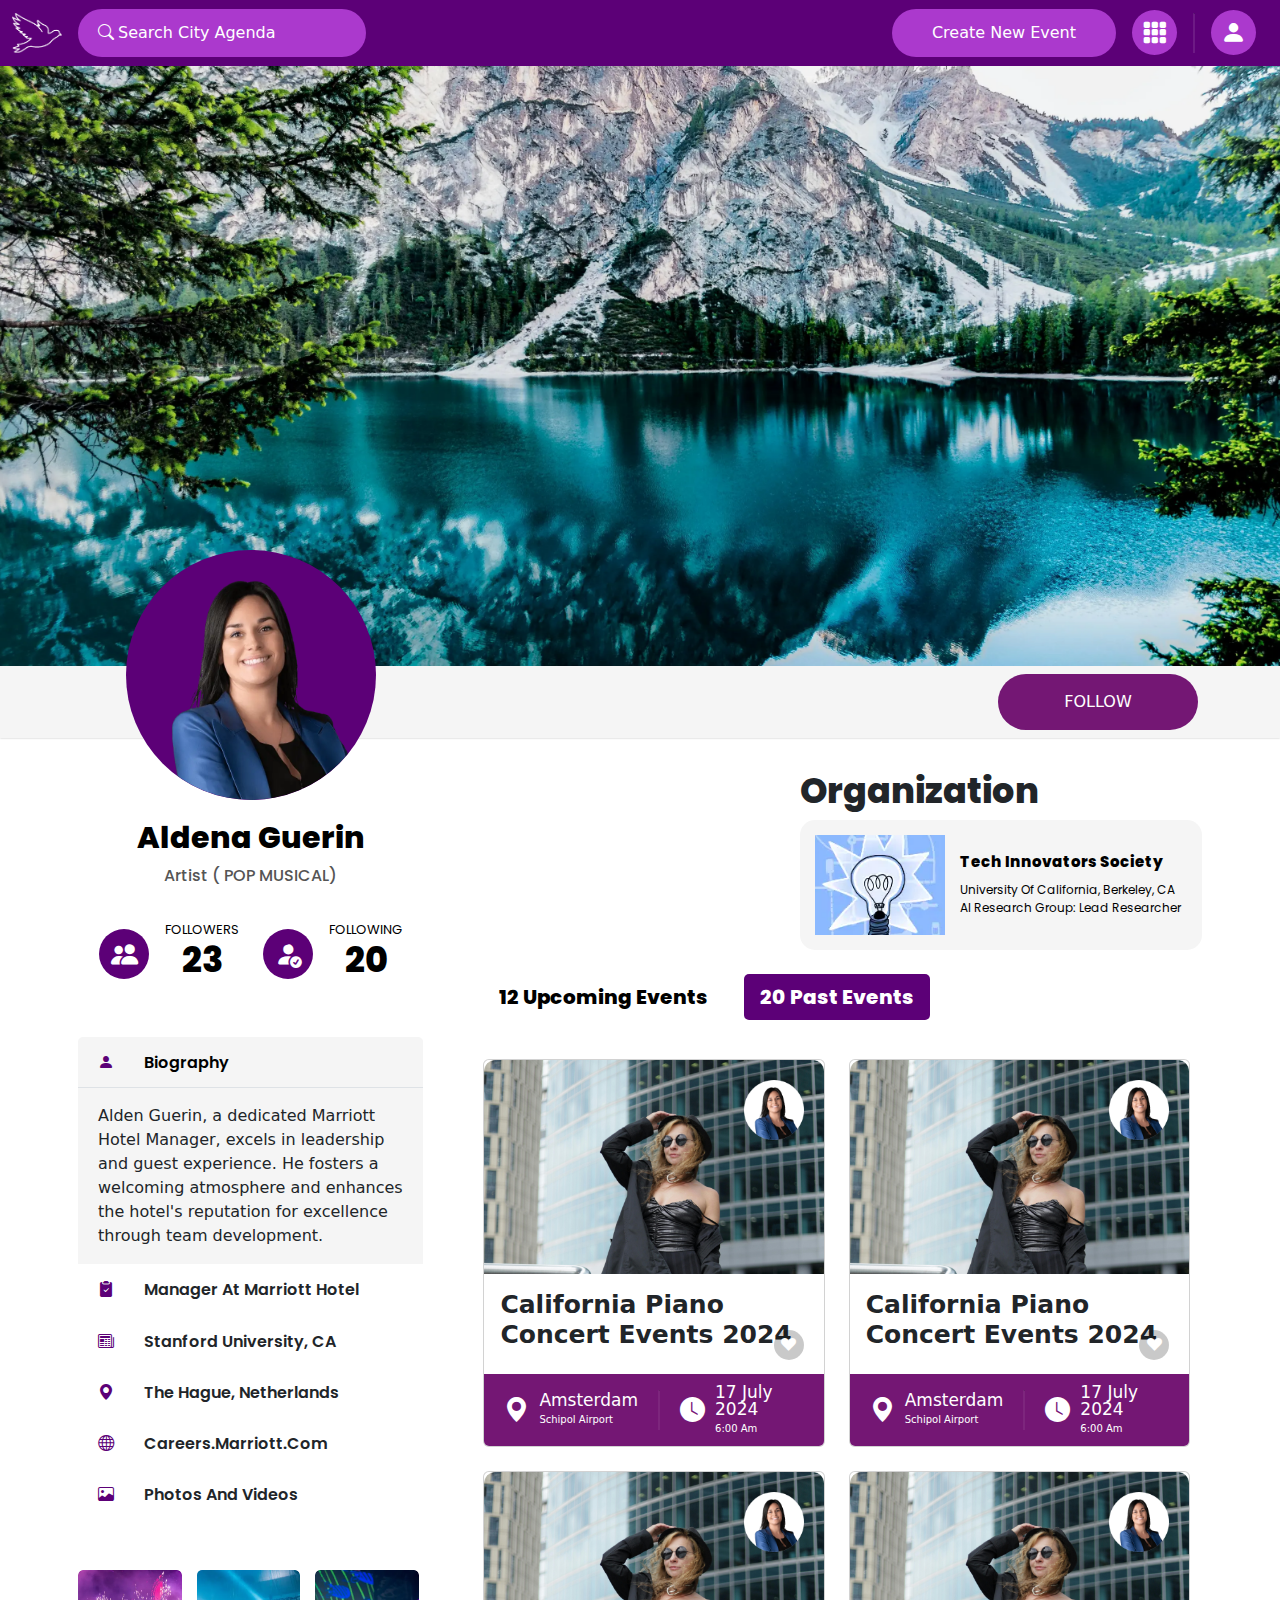
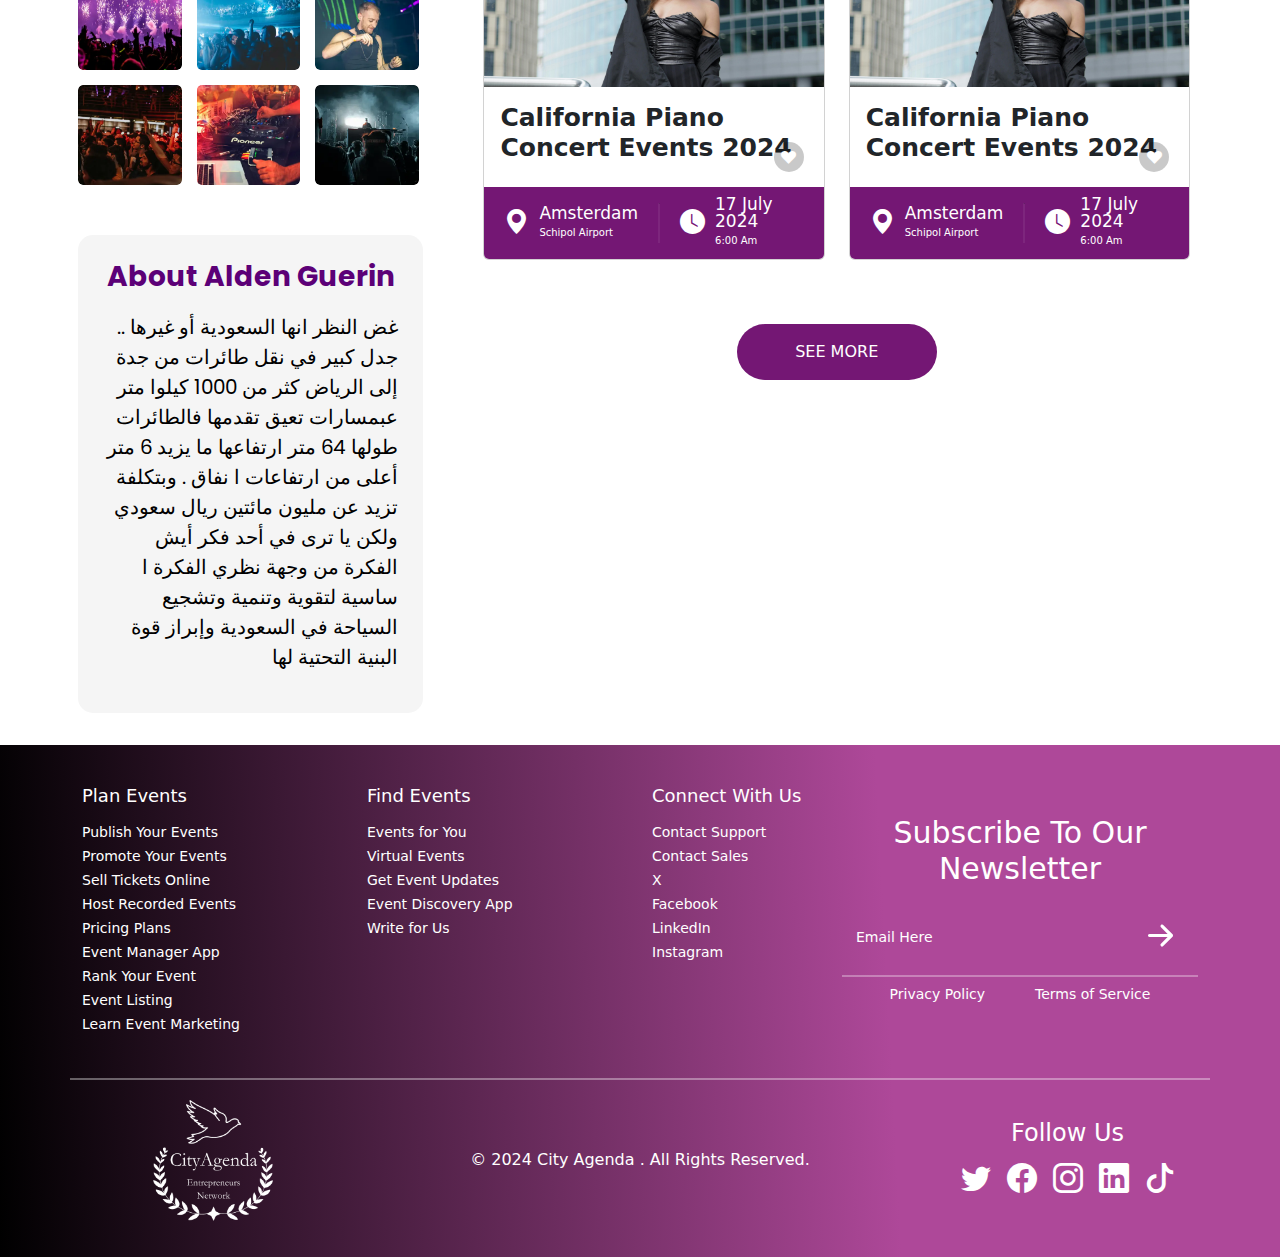
==== index.html @ 695a5d4a "done with new pages and mobile responsive." ====
<!DOCTYPE html>
<html lang="en">
<head>
    <meta charset="UTF-8">
    <meta name="viewport" content="width=device-width, initial-scale=1.0">
    <link rel="preconnect" href="https://fonts.googleapis.com">
    <link rel="preconnect" href="https://fonts.gstatic.com" crossorigin>
    <link href="https://fonts.googleapis.com/css2?family=Poppins:wght@400;500;600;700;800;900&display=swap" rel="stylesheet">

    <link rel="stylesheet" href="css/styles.css">
    <link rel="stylesheet" href="css/responsive.css">
    <link href="https://cdn.jsdelivr.net/npm/bootstrap@5.3.3/dist/css/bootstrap.min.css" rel="stylesheet" integrity="sha384-QWTKZyjpPEjISv5WaRU9OFeRpok6YctnYmDr5pNlyT2bRjXh0JMhjY6hW+ALEwIH" crossorigin="anonymous">
    <link href="https://cdn.jsdelivr.net/npm/bootstrap-icons@1.10.0/font/bootstrap-icons.css" rel="stylesheet">

    <title>User Profile</title>

</head>
<body>
    <nav class="navbar navbar-expand-lg main-nav container-fluid">
        <div class="w-100 justify-content-center">
            <div class="row w-100 align-items-center justify-content-end justify-content-sm-between">
                <div class="col-md-7 ps-4 col-sm-10 d-flex align-items-center justify-content-between justify-content-sm-start">
                    <!-- Logo -->
                    <a class="navbar-brand" href="#">
                        <img src="img/Logo.png" alt="Logo">
                    </a>
                    <!-- Search Form -->
                    <form class="d-flex align-items-center gap-1 nav-form-search" role="search">
                        <i class="bi bi-search"></i>
                        <input class="form-control me-2" type="search" placeholder="Search City Agenda" aria-label="Search City Agenda">
                    </form>
                </div>
                <!-- Toggler Button for Mobile -->
                <div class="col-2 d-lg-none d-flex justify-content-end mt-0 mt-lg-0">
                    <button class="navbar-toggler p-2" type="button" data-bs-toggle="collapse" data-bs-target="#navbarNavAltMarkup" aria-controls="navbarNavAltMarkup" aria-expanded="false" aria-label="Toggle navigation">
                        <span class="navbar-toggler-icon"></span>
                    </button>
                </div>
                <!-- Navbar Links -->
                <div class="col-md-5 col-sm-12 collapse navbar-collapse justify-content-end" id="navbarNavAltMarkup">
                    <div class="d-flex gap-3 align-items-center nav-control justify-content-lg-end justify-content-between pt-lg-0 pb-lg-0 pt-sm-3 pb-sm-3 p-0">
                        <a href="#"><button class="new-event" >Create New Event</button></a>
                        <div class="nav-action d-flex gap-3 align-items-center">
                            <!-- <i class="bi bi-people-fill"></i> -->
                            <i class="bi bi-grid-3x3-gap-fill"></i>
                            <hr class="d-none d-sm-block">
                            <i class="bi bi-person-fill"></i>
                        </div>
                    </div>
                </div>
            </div>
        </div>
    </nav>


    <section class="container-fluid p-0 userBanner">
        <img src="img/newImg.webp">
    </section>

    <section class="container-fluid p-2 bannerLine">
        <div class="container d-flex justify-content-end">
            <a class="linkBtn desktop" href="#"><button>Follow</button></a>
        </div>
    </section>



    <section class="container-fluid p-2">
        <div class="container d-flex gap-5 pt-4 pb-4 pe-2 ps-2 flex-lg-row flex-column">
            <div class="profileSection">
                <div class="profileHead mb-5">
                    <img src="img/newImg1.webp">
                    <h2>Aldena Guerin</h2>
                    <p>Artist ( POP MUSICAL)</p>
                    <a class="linkBtn mobile" href="#"><button>Follow</button></a>
                    <div class="d-flex gap-4 mt-3">
                        <div class="followSec d-flex gap-3 align-items-center">
                            <i class="bi bi-people-fill"></i>
                            <div class="followContent">
                                <span>Followers</span>
                                <h3>23</h3>
                            </div>
                        </div>

                        <div class="followSec d-flex gap-3 align-items-center">
                            <i class="bi bi-person-fill-check"></i>
                            <div class="followContent">
                                <span>Following</span>
                                <h3>20</h3>
                            </div>
                        </div>
                    </div>
                </div>

                <div class="aboutSection">
                    <div class="accordion" id="accordionExample">
                        <div class="accordion-item">
                          <h2 class="accordion-header">
                            <button class="accordion-button" type="button" data-bs-toggle="collapse" data-bs-target="#collapseOne" aria-expanded="true" aria-controls="collapseOne">
                                <i class="bi bi-person-fill"></i> Biography
                            </button>
                          </h2>
                          <div id="collapseOne" class="accordion-collapse collapse show" data-bs-parent="#accordionExample">
                            <div class="accordion-body">
                                Alden Guerin, a dedicated Marriott Hotel Manager, excels in leadership and guest experience. He fosters a welcoming atmosphere and enhances the hotel's reputation for excellence through team development.
                            </div>
                          </div>
                        </div>
                        <div class="accordion-item">
                          <h2 class="accordion-header">
                            <button class="accordion-button collapsed" type="button" data-bs-toggle="collapse" data-bs-target="#collapseTwo" aria-expanded="false" aria-controls="collapseTwo">
                                <i class="bi bi-clipboard2-check-fill"></i> Manager At Marriott Hotel 
                            </button>
                          </h2>
                          <div id="collapseTwo" class="accordion-collapse collapse" data-bs-parent="#accordionExample">
                            <div class="accordion-body">
                                Alden Guerin, a dedicated Marriott Hotel Manager, excels in leadership and guest experience. He fosters a welcoming atmosphere and enhances the hotel's reputation for excellence through team development.
                            </div>
                          </div>
                        </div>
                        <div class="accordion-item">
                          <h2 class="accordion-header">
                            <button class="accordion-button collapsed" type="button" data-bs-toggle="collapse" data-bs-target="#collapseThree" aria-expanded="false" aria-controls="collapseThree">
                                <i class="bi bi-newspaper"></i> Stanford University, CA
                            </button>
                          </h2>
                          <div id="collapseThree" class="accordion-collapse collapse" data-bs-parent="#accordionExample">
                            <div class="accordion-body">
                                Alden Guerin, a dedicated Marriott Hotel Manager, excels in leadership and guest experience. He fosters a welcoming atmosphere and enhances the hotel's reputation for excellence through team development.
                            </div>
                          </div>
                        </div>
                        <div class="accordion-item">
                            <h2 class="accordion-header">
                              <button class="accordion-button collapsed" type="button" data-bs-toggle="collapse" data-bs-target="#collapseFour" aria-expanded="false" aria-controls="collapseFour">
                                <i class="bi bi-geo-alt-fill"></i> The Hague, Netherlands
                              </button>
                            </h2>
                            <div id="collapseFour" class="accordion-collapse collapse" data-bs-parent="#accordionExample">
                              <div class="accordion-body">
                                Alden Guerin, a dedicated Marriott Hotel Manager, excels in leadership and guest experience. He fosters a welcoming atmosphere and enhances the hotel's reputation for excellence through team development.
                              </div>
                            </div>
                        </div>
                        <div class="accordion-item">
                            <h2 class="accordion-header">
                              <button class="accordion-button collapsed" type="button" data-bs-toggle="collapse" data-bs-target="#collapseFive" aria-expanded="false" aria-controls="collapseFive">
                                <i class="bi bi-globe"></i> Careers.Marriott.Com
                              </button>
                            </h2>
                            <div id="collapseFive" class="accordion-collapse collapse" data-bs-parent="#accordionExample">
                              <div class="accordion-body">
                                Alden Guerin, a dedicated Marriott Hotel Manager, excels in leadership and guest experience. He fosters a welcoming atmosphere and enhances the hotel's reputation for excellence through team development.
                              </div>
                            </div>
                        </div>
                        <div class="accordion-item">
                            <h2 class="accordion-header">
                              <button class="accordion-button collapsed" type="button" data-bs-toggle="collapse" data-bs-target="#collapseSix" aria-expanded="false" aria-controls="collapseSix">
                                <i class="bi bi-image"></i> Photos And Videos
                              </button>
                            </h2>
                            <div id="collapseSix" class="accordion-collapse collapse" data-bs-parent="#accordionExample">
                              <div class="accordion-body">
                                Alden Guerin, a dedicated Marriott Hotel Manager, excels in leadership and guest experience. He fosters a welcoming atmosphere and enhances the hotel's reputation for excellence through team development.
                              </div>
                            </div>
                        </div>
                    </div>
                </div>


                <div class="propSecGal">
                    <img src="img/newImg3.webp">
                    <img src="img/newImg4.webp">
                    <img src="img/newImg5.webp">
                    <img src="img/newImg6.webp">
                    <img src="img/newImg7.webp">
                    <img src="img/newImg8.webp">
                </div>


                <div class="propDetailCard">
                    <h3>About Alden Guerin</h3>
                    <p>غض النظر انها السعودية أو غيرها ..
                        جدل كبير في نقل طائرات من جدة إلى الرياض   كثر من 1000 كيلوا متر عبمسارات    تعيق تقدمها فالطائرات 
                        طولها 64 متر ارتفاعها ما يزيد 6 متر أعلى من ارتفاعات ا  نفاق . وبتكلفة 
                        تزيد عن مليون مائتين ريال سعودي
                        ولكن يا ترى في أحد فكر أيش الفكرة من وجهة نظري الفكرة ا  ساسية 
                        لتقوية وتنمية وتشجيع السياحة في 
                        السعودية وإبراز قوة البنية التحتية لها</p>
                </div>

            </div>
            <div class="contentSection">
                <div class="orgSection">
                    <h3>Organization</h3>
                    <div class="orgCard">
                        <img src="img/newImg2.webp">
                        <div class="orgInfo">
                            <h4>Tech Innovators Society</h4>
                            <p>University Of California, Berkeley, CA <br> AI Research Group: Lead Researcher</p>
                        </div>
                    </div>
                </div>

                <div class="container my-4 tabSection">
                    <!-- Tabs Navigation -->
                    <ul class="nav nav-tabs" id="myTab" role="tablist">
                      <li class="nav-item" role="presentation">
                        <button class="nav-link active" id="home-tab" data-bs-toggle="tab" data-bs-target="#home" type="button" role="tab" aria-controls="home" aria-selected="true">
                            12 Upcoming Events
                        </button>
                      </li>
                      <li class="nav-item" role="presentation">
                        <button class="nav-link" id="profile-tab" data-bs-toggle="tab" data-bs-target="#profile" type="button" role="tab" aria-controls="profile" aria-selected="false">
                            20 Past Events
                        </button>
                      </li>
                    </ul>
                
                    <!-- Tabs Content -->
                    <div class="tab-content" id="myTabContent">
                        <div class="tab-pane fade show active" id="home" role="tabpanel" aria-labelledby="home-tab">
                            <div class="row">
                                <div class="col-lg-6 col-md-6 col-sm-12 mb-4 col-">
                                    <div class="card" style="width: 100%;">
                                        <img class="user-id" src="img/user-img.png">
                                        <i class="bi bi-suit-heart-fill heartIcon"></i>
                                        <img src="img/image-1.png" alt="image-1">
                                        <div class="card-body">
                                        <h3>California Piano Concert Events 2024</h3>
                                        </div>
                                        <div class="card-bottom">
                                            <div class="d-flex align-items-center">
                                                <i class="bi bi-geo-alt-fill"></i>
                                                <p>
                                                    Amsterdam <br>
                                                    <span>Schipol Airport</span>
                                                </p>
                                            </div>
                                            <hr>
                                            <div class="d-flex align-items-center">
                                                <i class="bi bi-clock-fill"></i>
                                                <p>
                                                    17 July 2024<br>
                                                    <span>6:00 Am</span>
                                                </p>
                                            </div>
                                        </div>
                                    </div>
                                </div>
                                <div class="col-lg-6 col-md-6 col-sm-12 mb-4 col-">
                                    <div class="card" style="width: 100%;">
                                        <img class="user-id" src="img/user-img.png">
                                        <i class="bi bi-suit-heart-fill heartIcon"></i>
                                        <img src="img/image-1.png" alt="image-1">
                                        <div class="card-body">
                                        <h3>California Piano Concert Events 2024</h3>
                                        </div>
                                        <div class="card-bottom">
                                            <div class="d-flex align-items-center">
                                                <i class="bi bi-geo-alt-fill"></i>
                                                <p>
                                                    Amsterdam <br>
                                                    <span>Schipol Airport</span>
                                                </p>
                                            </div>
                                            <hr>
                                            <div class="d-flex align-items-center">
                                                <i class="bi bi-clock-fill"></i>
                                                <p>
                                                    17 July 2024<br>
                                                    <span>6:00 Am</span>
                                                </p>
                                            </div>
                                        </div>
                                    </div>
                                </div>
                                <div class="col-lg-6 col-md-6 col-sm-12 mb-4 col-">
                                    <div class="card" style="width: 100%;">
                                        <img class="user-id" src="img/user-img.png">
                                        <i class="bi bi-suit-heart-fill heartIcon"></i>
                                        <img src="img/image-1.png" alt="image-1">
                                        <div class="card-body">
                                        <h3>California Piano Concert Events 2024</h3>
                                        </div>
                                        <div class="card-bottom">
                                            <div class="d-flex align-items-center">
                                                <i class="bi bi-geo-alt-fill"></i>
                                                <p>
                                                    Amsterdam <br>
                                                    <span>Schipol Airport</span>
                                                </p>
                                            </div>
                                            <hr>
                                            <div class="d-flex align-items-center">
                                                <i class="bi bi-clock-fill"></i>
                                                <p>
                                                    17 July 2024<br>
                                                    <span>6:00 Am</span>
                                                </p>
                                            </div>
                                        </div>
                                    </div>
                                </div>
                                <div class="col-lg-6 col-md-6 col-sm-12 mb-4 col-">
                                    <div class="card" style="width: 100%;">
                                        <img class="user-id" src="img/user-img.png">
                                        <i class="bi bi-suit-heart-fill heartIcon"></i>
                                        <img src="img/image-1.png" alt="image-1">
                                        <div class="card-body">
                                        <h3>California Piano Concert Events 2024</h3>
                                        </div>
                                        <div class="card-bottom">
                                            <div class="d-flex align-items-center">
                                                <i class="bi bi-geo-alt-fill"></i>
                                                <p>
                                                    Amsterdam <br>
                                                    <span>Schipol Airport</span>
                                                </p>
                                            </div>
                                            <hr>
                                            <div class="d-flex align-items-center">
                                                <i class="bi bi-clock-fill"></i>
                                                <p>
                                                    17 July 2024<br>
                                                    <span>6:00 Am</span>
                                                </p>
                                            </div>
                                        </div>
                                    </div>
                                </div>
                            </div>
                        </div>
                        <div class="tab-pane fade" id="profile" role="tabpanel" aria-labelledby="profile-tab">
                            <div class="row">
                                <div class="col-lg-6 col-md-6 col-sm-12 mb-4 col-">
                                    <div class="card" style="width: 100%;">
                                        <img class="user-id" src="img/user-img.png">
                                        <i class="bi bi-suit-heart-fill heartIcon"></i>
                                        <img src="img/image-1.png" alt="image-1">
                                        <div class="card-body">
                                          <h3>California Piano Concert Events 2024</h3>
                                        </div>
                                        <div class="card-bottom">
                                            <div class="d-flex align-items-center">
                                                <i class="bi bi-geo-alt-fill"></i>
                                                <p>
                                                    Amsterdam <br>
                                                    <span>Schipol Airport</span>
                                                </p>
                                            </div>
                                            <hr>
                                            <div class="d-flex align-items-center">
                                                <i class="bi bi-clock-fill"></i>
                                                <p>
                                                    17 July 2024<br>
                                                    <span>6:00 Am</span>
                                                </p>
                                            </div>
                                        </div>
                                    </div>
                                </div>
                                <div class="col-lg-6 col-md-6 col-sm-12 mb-4 col-">
                                    <div class="card" style="width: 100%;">
                                        <img class="user-id" src="img/user-img.png">
                                        <i class="bi bi-suit-heart-fill heartIcon"></i>
                                        <img src="img/image-1.png" alt="image-1">
                                        <div class="card-body">
                                          <h3>California Piano Concert Events 2024</h3>
                                        </div>
                                        <div class="card-bottom">
                                            <div class="d-flex align-items-center">
                                                <i class="bi bi-geo-alt-fill"></i>
                                                <p>
                                                    Amsterdam <br>
                                                    <span>Schipol Airport</span>
                                                </p>
                                            </div>
                                            <hr>
                                            <div class="d-flex align-items-center">
                                                <i class="bi bi-clock-fill"></i>
                                                <p>
                                                    17 July 2024<br>
                                                    <span>6:00 Am</span>
                                                </p>
                                            </div>
                                        </div>
                                    </div>
                                </div>
                                <div class="col-lg-6 col-md-6 col-sm-12 mb-4 col-">
                                    <div class="card" style="width: 100%;">
                                        <img class="user-id" src="img/user-img.png">
                                        <i class="bi bi-suit-heart-fill heartIcon"></i>
                                        <img src="img/image-1.png" alt="image-1">
                                        <div class="card-body">
                                          <h3>California Piano Concert Events 2024</h3>
                                        </div>
                                        <div class="card-bottom">
                                            <div class="d-flex align-items-center">
                                                <i class="bi bi-geo-alt-fill"></i>
                                                <p>
                                                    Amsterdam <br>
                                                    <span>Schipol Airport</span>
                                                </p>
                                            </div>
                                            <hr>
                                            <div class="d-flex align-items-center">
                                                <i class="bi bi-clock-fill"></i>
                                                <p>
                                                    17 July 2024<br>
                                                    <span>6:00 Am</span>
                                                </p>
                                            </div>
                                        </div>
                                    </div>
                                </div>
                                <div class="col-lg-6 col-md-6 col-sm-12 mb-4 col-">
                                    <div class="card" style="width: 100%;">
                                        <img class="user-id" src="img/user-img.png">
                                        <i class="bi bi-suit-heart-fill heartIcon"></i>
                                        <img src="img/image-1.png" alt="image-1">
                                        <div class="card-body">
                                          <h3>California Piano Concert Events 2024</h3>
                                        </div>
                                        <div class="card-bottom">
                                            <div class="d-flex align-items-center">
                                                <i class="bi bi-geo-alt-fill"></i>
                                                <p>
                                                    Amsterdam <br>
                                                    <span>Schipol Airport</span>
                                                </p>
                                            </div>
                                            <hr>
                                            <div class="d-flex align-items-center">
                                                <i class="bi bi-clock-fill"></i>
                                                <p>
                                                    17 July 2024<br>
                                                    <span>6:00 Am</span>
                                                </p>
                                            </div>
                                        </div>
                                    </div>
                                </div>
                            </div>
                        </div>
                    </div>

                    <div class="d-flex justify-content-center">
                        <a class="linkBtn seeMore"><button>See More</button></a>
                    </div>
                </div>
            </div>
        </div>
    </section>





    <footer class="container-fluid footer-section">
        <section class="container">
            <div class="row top-footer">
                <div class="col-lg-3 col-md-4 col-sm-12 mb-3">
                    <h4>Plan Events</h4>
                    <ul>
                        <li><a href="#">Publish Your Events</a></li>
                        <li><a href="#">Promote Your Events</a></li>
                        <li><a href="#">Sell Tickets Online</a></li>
                        <li><a href="#">Host Recorded Events</a></li>
                        <li><a href="#">Pricing Plans</a></li>
                        <li><a href="#">Event Manager App</a></li>
                        <li><a href="#">Rank Your Event</a></li>
                        <li><a href="#">Event Listing</a></li>
                        <li><a href="#">Learn Event Marketing</a></li>
                    </ul>
                </div>
                <div class="col-lg-3 col-md-4 col-sm-12 mb-3">
                    <h4>Find Events</h4>
                    <ul>
                        <li><a href="#">Events for You</a></li>
                        <li><a href="#">Virtual Events</a></li>
                        <li><a href="#">Get Event Updates</a></li>
                        <li><a href="#">Event Discovery App</a></li>
                        <li><a href="#">Write for Us</a></li>
                    </ul>
                </div>
                <div class="col-lg-2 col-md-4 col-sm-12 mb-3">
                    <h4>Connect With Us</h4>
                    <ul>
                        <li><a href="#">Contact Support</a></li>
                        <li><a href="#">Contact Sales</a></li>
                        <li><a href="#">X</a></li>
                        <li><a href="#">Facebook</a></li>
                        <li><a href="#">LinkedIn</a></li>
                        <li><a href="#">Instagram</a></li>
                    </ul>
                </div>
                <div class="col-lg-4 col-md-12 mb-3 d-flex justify-content-center align-items-center newsletter-col">
                    <h2>Subscribe To Our Newsletter</h2>
                    <form class="newsletter-form container d-flex justify-content-between align-items-center">
                        <input type="email" placeholder="Email Here">
                        <i class="bi bi-arrow-right-short"></i>
                    </form>
                    <ul>
                        <li><a href="#">Privacy Policy</a></li>
                        <li><a href="#">Terms of Service</a></li>
                    </ul>
                </div>
            </div>
            <div class="row bottom-footer">
                <div class="col-lg-3 col-md-12 mb-3 footer-Logo d-flex justify-content-center">
                    <img src="img/footerLogo.png">
                </div>
                <div class="col-lg-6 col-md-12 mb-3 d-flex justify-content-center align-items-center">
                    <p class="text-center creds">© 2024 City Agenda . All Rights Reserved.</p>
                </div>
                <div class="col-lg-3 col-md-12 mb-3 d-flex flex-column align-items-sm-center justify-content-center footer-social">
                    <h4>Follow Us</h4>
                    <div class="social-icons d-flex gap-3">
                        <i class="bi bi-twitter"></i>
                        <i class="bi bi-facebook"></i>
                        <i class="bi bi-instagram"></i>
                        <i class="bi bi-linkedin"></i>
                        <i class="bi bi-tiktok"></i>
                    </div>
                </div>
            </div>
        </section>
    </footer>
    
</body>

<script src="https://code.jquery.com/jquery-3.7.1.min.js" integrity="sha256-/JqT3SQfawRcv/BIHPThkBvs0OEvtFFmqPF/lYI/Cxo=" crossorigin="anonymous"></script>
<script src="https://cdn.jsdelivr.net/npm/bootstrap@5.3.3/dist/js/bootstrap.bundle.min.js" integrity="sha384-YvpcrYf0tY3lHB60NNkmXc5s9fDVZLESaAA55NDzOxhy9GkcIdslK1eN7N6jIeHz" crossorigin="anonymous"></script>

<script>
    let triggerEl = document.querySelector('#profile-tab')
    let tab = new bootstrap.Tab(triggerEl)
    tab.show() // Switches to the 'Profile' tab
</script>

</html>
---- css/styles.css ----
.main-nav{
    background-color: #5C0077!important;
}

.navbar-brand img {
    width: 50px;
}

.nav-form-search i{
    color:#fff;
}


.nav-form-search{
    background-color: #AB39CD;
    border-radius: 50px;
    padding:12px 40px !important;
    padding-left: 20px!important;
}


.nav-form-search input[type="search"]{
    background-color: transparent;
    border: 0px;
    color:#fff;
    padding: 0px;
}

.nav-form-search input[type="search"]::placeholder{
    color:#fff;
}


.navbar-content{
    display: flex;
    justify-content: space-between;
    width: 100%;
}

.new-event{
    background-color: #AB39CD;
    padding:12px 40px!important;
    border-radius: 50px;
    border:0px;
    color:#fff;
}


.nav-action i{
    height:45px;
    width: 45px;
    background-color: #AB39CD;
    color:#fff;
    display: flex;
    justify-content: center;
    align-items: center;
    border-radius: 50px;
    font-size: 25px;
}


.nav-action hr{
    width: 0px;
    height: 40px;
    border-left: 2px solid #ffffff69;
    margin: 0;
}

.navbar-toggler{
    width:50px;
}

.navbar-toggler, .navbar-toggler:focus{
    border:0px;
    outline: none!important;
}

.navbar-toggler .navbar-toggler-icon{
    color:#fff;
}


.userBanner{
    display: flex;
    justify-content: center;
}

.userBanner img{
    width: 100%;
    height: 600px;
    object-fit: cover;
}


.linkBtn{
    text-align: center;
    text-decoration: none;
    padding:15px;
    border-radius: 50px;
    width: 200px;
    background-color: #741774;
}

.linkBtn button{
    color:#fff;
    text-transform: uppercase;
    border: 0;
    background-color: transparent;
}


.bannerLine{
    background-color: #F5F5F5;
    box-shadow: 0px 0px 2px #00000042;
}


.followSec i{
    width: 50px;
    height: 50px;
    background-color: #5C0077;
    color:#fff;
    border-radius: 50px;
    display: flex;
    justify-content: center;
    align-items: center;
    font-size: 27px;
}

.followSec .followContent{
    display:flex;
    flex-direction: column;
    align-items: center;
}

.followSec .followContent span{
    font-size: 13px;
    color:#000;
    text-transform: uppercase;
    font-family: 'Poppins';
}

.followSec .followContent h3{
    font-size: 35px;
    font-weight: 800;
    color:#000;
    text-transform: uppercase;
    font-family: 'Poppins';
}

.profileHead{
    display: flex;
    flex-direction: column;
    align-items: center;
    margin: 0 auto;
}

.profileHead img{
    margin-top:-220px;
    margin-bottom:20px;
    width: 250px;
    height: 250px;
    background-color: #5C0077;
    border-radius: 50%;
    object-fit: cover;
}

.profileHead h2{
    text-align: center;
    font-size: 30px;
    font-weight: 800;
    font-family: 'Poppins';
    color:#000;
}

.profileHead p{
    text-align: center;
    font-size: 16px;
    font-weight: 500;
    font-family: 'Poppins';
    color:#555555;
}

.profileSection{
    width:35%;
}

.contentSection{
    width: 65%;
    display:flex;
    flex-direction: column;
    align-items: end;
}

.aboutSection .accordion-item{
    border: none!important;
}

.aboutSection .accordion-button{
    display: flex;
    gap:30px;
    font-family: 'Poppins';
    font-weight: 600;
}

.aboutSection .accordion-button i {
    color:#5C0077;
}

.aboutSection .accordion-button:not(.collapsed){
    color:#000!important;
}


.aboutSection .accordion-button:not(.collapsed){
    background-color:#F5F5F5!important;
}

.aboutSection .accordion-button:focus{
    box-shadow: none!important;
}

.aboutSection .accordion-button::after{
    display: none!important;
}

.aboutSection .accordion-body{
    background-color:#F5F5F5!important;
}

.propSecGal{
    display:flex;
    flex-wrap: wrap;
    gap:15px;
    margin:50px 0;
}

.propSecGal img{
    width:30%;
    height: 100px;
    object-fit: cover;
    border-radius: 5px;
}

.propDetailCard{
    padding:25px;
    border-radius: 15px;
    background-color: #F5F5F5;
    display: flex;
    flex-direction: column;
    gap:10px;
    align-items: center;
}


.propDetailCard h3{
    color:#5C0077;
    font-family: 'Poppins';
    font-weight: 700;
    text-align: center;
}

.propDetailCard p{
    color:#000;
    font-family: 'Poppins';
    font-weight: 400;
    text-align: right;
    font-size: 20px;
}


.orgSection{
    width: 55%;
}

.orgSection h3{
    font-family: 'Poppins';
    font-size: 35px;
    font-weight: 800;
}

.orgCard{
    background-color: #F5F5F5;
    padding:15px;
    border-radius: 15px;
    display: flex;
    gap:15px;
    align-items: center;

}

.orgCard img {
    width: 35%;
    height: 100px;
    object-fit: cover;
}

.orgInfo{
    display: flex;
    flex-direction: column;
    gap:10px;
}

.orgInfo h4{
    font-weight:800;
    font-size: 15px;
    color:#000;
    font-family: 'Poppins';
    margin: 0px;
}

.orgInfo p{
    font-weight: 400;
    font-size: 12px;
    color:#000;
    font-family: 'Poppins';
    margin: 0px;
}

.tabSection .nav-link:hover{
    color:#fff!important;
    background-color: #5C0077!important;
    border: none;
}

.nav-tabs{
    display: flex;
    gap:20px;
}


.tabSection .nav-link.active{
    color:#fff!important;
    background-color: #5C0077!important;
    border: none;
    border-radius: 5px!important;
}

.tabSection .nav-tabs, .nav-link{
    font-size: 20px;
    font-family: 'Poppins';
    font-weight: 800;
    border: none;
    background-color: #fff;
    color:#000!important;
    border:none!important;
}

.tab-pane{
    padding:40px 0px;
}



.card{
    position: relative;
    overflow: hidden;
    border-radius: 20px;
}

.user-id{
    position: absolute!important;
    top:20px;
    right:20px;
    width:60px!important;
    height: 60px!important;
}


.heartIcon{
    width: 30px!important;
    height: 30px!important;
    background-color: #00000036!important;
    border-radius: 50px!important;
    display: flex!important;
    align-items: center!important;
    justify-content: center!important;
    font-size: 15px!important;
    color:#fff!important;
    position: absolute!important;
    top:270px!important;
    right: 20px!important;
}

.card-body{
    padding:20px;
}

.card-body h3{
    font-weight: 700;
    font-size: 25px;
}

.card-bottom{
    background-color: #741774;
    display:flex;
    padding:0px 20px;
    gap:20px;
}

.card-bottom div{
    flex:1;
    gap:10px;
}

.card-bottom div p {
    color:#fff;
    font-size: 17px;
    line-height: 1em;
    margin: 0;
}

.card-bottom div i{
    font-size: 25px;
    color:#fff;
}

.card-bottom div p span{
    font-size: 10px;
}

.card-bottom hr{
    width: 0px;
    height: 40px;
    border-left:2px solid #ffffff44;
}

.seeMore{
    padding: 15px 0;
}

.seeMore button{
    width: 200px!important;
}


.mobile{
    display: none;
}



.event-countdown{
    background-color: #741774a2;
    padding:20px!important;
    border-radius: 20px;
}

.event-countdown .countdown{
    display:flex;
    gap:30px;
    align-items: center;
    justify-content: center;
}

.event-countdown .countdown hr{
    width:0px;
    height: 70px;
    border-left:2px solid #fff;
}


.event-countdown .countdown .countLabel h3{
    text-align: center;
    font-size:55px;
    font-weight: 700;
    color:#fff;
    line-height: 1.2em;
    margin:0px;
}

.event-countdown .countdown .countLabel span{
    text-align: center;
    font-size:25px!important;
    font-weight: 700!important;
    color:#fff;
}


.colSection{
    display:flex;
    gap:10px;
}

.colOne{
    flex-direction: column;
}


.colTwo{
    flex-direction: column;
    position: relative;
    align-items: center;
}


.colSection img{
    width: 100%;
}


.event-count{
    display: flex;
    position: absolute;
    width: 95%;
    bottom:20px;
}


.event-count .countdown{
    display:flex;
    width: 100%;
    justify-content: space-around;
}


.event-count .countdown .countLabel{
    width: 100px;
    height: 100px;
    padding:10px;
    display: flex;
    flex-direction: column;
    align-items: center;
    justify-content: center;
    background-color: #fff;
    border-radius: 50%;
}


.event-count .countdown .countLabel h3{
    font-size: 30px;
    font-weight: 700;
    font-family: 'Poppins';
    color:#5C0077;
    margin: 0;
}






/* New Event Section */


.event-sec{
    padding:30px 20px;
}

.event-sec img {
    width: 100%;
    height: 450px;
    object-fit: cover;
    border-radius: 20px;
}


.event-sec h1{
    font-weight: 700;
    font-size:40px;
    margin-bottom: 0px;
    font-family: 'Poppins';
}

.event-sec h2{
    font-weight: 700;
    font-size:30px;
    margin-bottom: 0px;
    font-family: 'Poppins';
}

.event-sec h5{
    font-weight: 400;
    font-size:20px;
    margin-bottom: 0px;
    font-family: 'Poppins';
}

.event-sec h4{
    font-weight: 700;
    font-size:20px;
    margin-bottom: 0px;
    font-family: 'Poppins';
}

.event-sec h3{
    font-weight: 700;
    font-size:35px;
    margin-bottom: 0px;
    font-family: 'Poppins';
}

.event-sec p{
    font-weight: 400;
    font-size:18px;
    margin-bottom: 0px;
    text-align: left;
    font-family: 'Poppins';
}


.event-user-sec{
    display:flex;
    background-color: #F9F9F9;
    padding:15px;
    border-radius: 15px;
    justify-content: space-between;
}



.user-profile{
    display:flex;
    gap:20px;
}

.user-profile img{
    width: 70px;
    height: 70px;
    object-fit: contain;
}

.user-profile ul{
    display: flex;
    list-style: none;
    padding: 0;
    gap:20px;
    align-items: center;
    margin:0px;
}

.user-profile ul li{
    position: relative;
}


.user-profile ul li a{
    color:#000;
    text-decoration: none;
}


.user-profile ul li::after{
    color:#000!important;
    content: "|";
}

.main-btn{
    background-color: #DCDCDC;
    display: flex;
    justify-content: center;
    gap:20px;
    color:#000;
    font-size: 18px;
    padding:20px;
    border-radius: 50px;
    border:0;
    width: 250px;
    font-weight: 500;
}



.date-location{
    display: flex;
    gap:20px;
    width: 100%;
}


.dl-sec{
    display: flex;
    flex-direction: column;
    gap:10px;
    padding:20px;
    background-color: #F9F9F9;
    border-radius: 15px;
    width: 50%;
}

.dl-sec h3{
    font-size: 25px;
    font-weight: 700;
    color:#741774;
}

.dl-sec p{
    font-size: 18px;
    font-weight: 600;
    color:#000;
    display: flex;
    gap:10px;
}


.refund-list{
    padding: 0;
    list-style: none;
    display: flex;
    gap:10px;
    flex-direction:column;
}

.refund-list li {
    display: flex;
    gap:15px;
    font-size: 18px;
    color:#000;
    align-items: center;
}


.refund-list li img{
    width: 20px;
    height: 20px;
    object-fit: contain;
}


.tag-section{
    display:flex;
    flex-wrap: wrap;
    gap:20px;
}



.icon-controls {
    display:flex;
    justify-content: end;
    gap:20px;
    align-items: center;
}

.icon-controls i {
    font-size: 30px;
    color:#741774;
    padding:10px;
    border-radius: 50px;
    height: 55px;
    width: 55px;
    border:1px solid #741774;
    transition: .4s;
    background-color: transparent;
    display:flex;
    align-items: center;
    justify-content: center;
}

.icon-controls i:hover{
    background-color: #741774;
    border-color: #741774;
    color:#fff;
}





.free-tickets{
    background-color: #F9F9F9;
    padding:35px;
    border-radius: 20px;
    box-shadow: 0px 0px 5px #00000013;
    display: flex;
    flex-direction: column;
    gap:20px;
}

.free-tickets h3{
    text-align: center;
    color:#741774;
    font-size: 35px;
}

.free-tickets .main-btn{
    width: 100%;
}


.free-tickets .quantity{
    display: flex;
    justify-content: space-between;
}

.free-tickets .quantity h3{
    font-size: 20px;
    text-align: left;
    font-weight: 500;
}




.counterSec{
    display: flex;
    gap:5px;
    font-size: 15px;
    color:#741774;
    align-items: center;
}

.counterSec i{
    width: 20px;
    height: 20px;
}

.counterSec i::before, .counterSec span{
    font-size: 16px!important;
    font-weight: 500;
    color:#741774;
}



.newTags .tag-items{
    font-size: 15px;
    color:#741774;
    width: auto!important;
    padding:15px;
    background-color: #EEEEEE;
}



.highLightCard{
    padding:25px;
    border-radius: 10px;
    background-color: #F5F5F5;
    display: flex;
    flex-direction: column;
    gap:15px;
    justify-content: center;
}

.highLightCard h2{
    color: #741774;
    text-align: center;
}



.highLightItems{
    display: flex;
    flex-direction: column;
    justify-content: center;
    gap:10px;
}


.highLightItem{
    display: flex;
    gap:15px;
    align-items: center;
}


.highLightItem i {
    color:#5C0077;
    font-size: 20px;
}

.highLightItem p {
    color:#000;
    font-size: 18px;
    font-weight: 600;
}



.getTckBtn{
    padding:15px;
    background-color: #741774;
    color:#fff;
}




.agendaSec h2{
    color:#000;
    font-family: 'Poppins';
    font-weight: 800;
    font-size: 40px;
}


.agendaCards{
    display:flex;
    gap:0px;
    border-radius: 15px;
    overflow: hidden;
}

.cardDate{
    width: 30%;
    padding:40px;
    display: flex;
    align-items: center;
    justify-content: center;
    background-color: #5C0077;
}


.cardDate p{
    color:#fff;
    font-family: 'Poppins';
    font-weight: 800;
    margin: 0;
    font-size: 30px;
    text-align: center;
}


.cardDetails{
    width: 70%;
    display: flex;
    gap:15px;
    justify-content: center;
    flex-direction: column;
    padding:30px;
    background-color: #F9F9F9;
}



.cardDetails h3{
    font-size: 25px;
    font-family: 'Poppins';
    font-weight: 600;
    color:#000;
}

.cardDetails p{
    font-size: 18px;
    font-family: 'Poppins';
    font-weight: 400;
    color:#000;
}

/* END New Event Section */











/* Speaker Section */


.speakerSect{
    display: flex;
    flex-wrap: wrap;
    gap: 15px;
    justify-content: flex-start;
}


.speakerItem{
    width: 24%;
    display: flex;
    flex-direction: column;
    gap:10px;
}



.speakerImg{
    height: 350px;
    background-position: center center;
    background-size: cover;
    border-radius: 15px;
    position: relative;
    padding:20px;
    display: flex;
    flex-direction: column;
    justify-content: flex-end;
    align-items: center;
    overflow: hidden;
}

.speakerImg::before{
    position: absolute;
    z-index: 0;
    top:0;
    left: 0;
    content: "";
    height: 100%;
    width: 100%;
    background: rgb(2,0,36);
    background: linear-gradient(180deg, rgba(2,0,36,0) 0%, rgba(0,0,0,1) 100%);
}


.speakerImg h4{
    font-size: 25px;
    font-family: 'Poppins';
    font-weight: 800;
    text-align: center;
    color: #fff;
    position: relative;
    z-index: 1;
}


.speakerImg span{
    font-size: 17px;
    font-family: 'Poppins';
    font-weight: 400;
    text-align: center;
    color: #fff;
    position: relative;
    z-index: 1;
}


.speakerSocial{
    display: flex;
    justify-content: center;
    gap:20px;
    padding: 10px;
}

.speakerSocial i{
    height: 45px;
    width: 45px;
    background-color: #741774;
    border-radius: 50%;
    color:#fff;
    font-size: 25px;
    display: flex;
    align-items: center;
    justify-content: center;
}


.spkrSect h2{
    color:#000;
    font-family: 'Poppins';
    font-weight: 800;
    font-size: 40px;
}

/* END Speaker Section */




/* Sponsor and Partners */

.sponPart{
    background-image: url('../img/newImg31.webp');
    background-position: center center;
    background-size: cover;
    position: relative;
    padding:120px 20px;
}

.sponPart::before{
    content: "";
    top: 0;
    left: 0;
    width: 100%;
    height: 100%;
    background-color: #741774de;
    position: absolute;
    
}

.sponPart .container{
    z-index: 1;
    position: relative;
}

.sponPart h3{
    text-align: center;
    font-family: 'Poppins';
    font-weight: 800;
    font-size: 45px;
    color:#fff;
}


.sponPart p{
    text-align: center;
    font-family: 'Poppins';
    font-weight: 400;
    font-size: 20px;
    color:#fff;
}


.sponPartImgs{
    display: flex;
    gap:0px;
    align-items: center;
}

.sponPartImgs img{
    height: 45px;
    object-fit: contain;
    width: 20%;
}


/* END Sponsor and Partners */







/* FAQ Section */


.fqsSec{
    padding:50px 20px;
}


.fqsSec h3{
    font-size: 40px;
    font-family: 'Poppins';
    font-weight: 800;
    color:#000;
    text-align: center;
}

.fqsSec .accordion{
    display: flex;
    flex-direction: column;
    gap:15px;
}


.fqsSec .accordion-item{
    border: none!important;
}

.fqsSec .accordion-button{
    display: flex;
    gap:30px;
    font-family: 'Poppins';
    font-weight: 600;
    background-color: #F9F9F9;
}

.fqsSec .accordion-button i {
    color:#5C0077;
}

.fqsSec .accordion-button:not(.collapsed){
    color:#000!important;
}


.fqsSec .accordion-button:not(.collapsed){
    background-color:#F5F5F5!important;
}

.fqsSec .accordion-button:focus{
    box-shadow: none!important;
}

.fqsSec .accordion-body{
    background-color:#F5F5F5!important;
}



/* END FAQ Section */








/* Refund Policy */


.refundPol{
    padding: 30px;
    background-color: #F9F9F9;
    border-radius: 15px;
}

.refundPol h3{
    font-size: 30px;
    font-family: 'Poppins';
    color:#5C0077;
    font-weight: 800;
}


.refundPol .refund-list {
    margin: 0;
}



/* END REfund Policy */





/* Similar Event */

.simEvent h2{
    font-size: 35px;
    font-weight: 800;
    color:#000;
    font-family: 'Poppins';
}


/* END Similar Event */






/* Modal */


.modal-content{
    padding:30px;
    position: relative;
}


.url-input {
    padding: 10px;
    border: 1px solid #ccc;
    border-radius: 5px;
    width: 300px;
    background-color: #ddd;
}

.copy-button {
    padding: 10px 20px;
    border: none;
    background-color: #800080;
    color: white;
    border-radius: 5px;
    cursor: pointer;
}

.copy-button:active {
    background-color: #5e005e;
}

.modalCont{
    display: flex;
    flex-direction: column;
    gap:15px;
    align-items: center;
}


.modalCont img {
    width: 200px;
    height: 200px;
    object-fit: contain;
}

.modalCont p {
    text-align: center;
    font-size: 12px;
}


.modalCont h3 {
    text-align: center;
}

.modalCont h6 {
    text-align: center;
}


.socialImg{
    width: 100%;
    display: flex;
    justify-content: center;
    gap:20px;
}

.socialImg img {
    width: 45px;
    height: 45px;
    object-fit: cover;
    border-radius: 50%;
}

.btn-close{
    position: absolute;
    top: 25px;
    right: 25px;
}


/* END Modal */







/* Footer */

.footer-section{
    padding:40px 20px 0px;
    background: rgb(174,72,153);
    background: linear-gradient(267deg, rgba(174,72,153,1) 31%, rgba(0,0,0,1) 100%);
}


.top-footer{
    border-bottom: 2px solid #ffffff5d;
    padding-bottom: 10px;
}

.top-footer div{
    display: flex;
    flex-direction: column;
    gap:5px;
}

.top-footer h4{
    color:#fff;
    font-weight: 500;
    font-size: 18px;
}

.top-footer ul{
    list-style: none;
    padding: 0;
    display: flex;
    flex-direction: column;
    gap:0px;
}

.top-footer li a{
    text-decoration: none;
    color:#fff;
    font-size: 14px;
}

.top-footer h2{
    color:#fff;
    font-weight: 500;
    text-align: center;
    font-size: 30px;
}

.newsletter-form{
    border-bottom:2px solid #ffffff52;
}


.newsletter-form input[type="email"]{
    background-color: transparent;
    border: 0px;
    outline:none!important;
    width: 80%;
}

.newsletter-form input[type="email"]::placeholder{
    color:#fff;
    font-size: 14px;
}

.newsletter-form i{
    font-size: 50px;
    color:#fff;
}

.newsletter-col ul{
    flex-direction: row;
    justify-content: center;
    gap:50px;
}

.bottom-footer{
    padding:20px 0px 20px;
}


.bottom-footer div img{
    width: 120px;
}

.bottom-footer .creds{
    color:#fff;
    margin-bottom: 0;
}

.bottom-footer h4{
    color:#fff;
    font-weight: 500;
}

.bottom-footer .social-icons i {
    font-size: 30px;
    color:#fff;
}


.social-share{
    display: flex;
    justify-content: center;
    gap:20px;
}

.social-share i {
    font-size: 40px;
    color:#741774;
}


/* END FOOTER */
---- css/responsive.css ----
@media only screen and (max-width:1042px){
    .profileSection, .contentSection{
        width: 100%;
    }


    .desktop{
        display: none;
    }


    .mobile{
        display: block;
    }

    .userBanner img{
        height: 350px;
    }

    .orgSection{
        width: 100%;
    }

    .heartIcon{
        top:120px!important;
    }


    .colOne{
        flex-direction: row;
        gap: 20px;
        justify-content: center;
    }

    .colOne img{
        width: 47%;
    }


    .event-count .countdown .countLabel h3{
        font-size:25px!important;
    }
    
    .event-count .countdown .countLabel span{
        font-size:12px!important;
    }



    .event-count .countdown .countLabel{
        width: 80px;
        height: 80px;
    }


    .colThree img{
        height: 300px;
        width: 100%;
        object-fit: cover;
    }


    .icon-controls{
        justify-content: center;
    }

    

    .event-user-sec, .user-profile{
        flex-direction: column;
        align-items: center;
        gap: 10px;
    }


    .user-profile ul li::after{
        display: none;
    }

    .date-location{
        flex-direction: column;
    }

    .dl-sec{
        width: 100%;
    }

    .agendaCards{
        flex-direction: column;
    }

    .cardDate, .cardDetails{
        width:100%;
        padding:25px;
    }


    .speakerItem{
        width: 100%;
    }


    .sponPartImgs{
        flex-wrap: wrap;
    }


    .sponPart{
        padding:60px 20px;
    }

    .sponPartImgs img{
        width: 50%;
        padding: 10px;
    }


    .footer-Logo{
        display: flex;
        justify-content: center;
    }

    .footer-social{
        align-items: center;
    }

    .fqsSec h3,
    .sponPart h3,
    .spkrSect h2{
        font-size: 30px;
    }

    .url-input, .copy-button{
        width: 100%;
    }

}
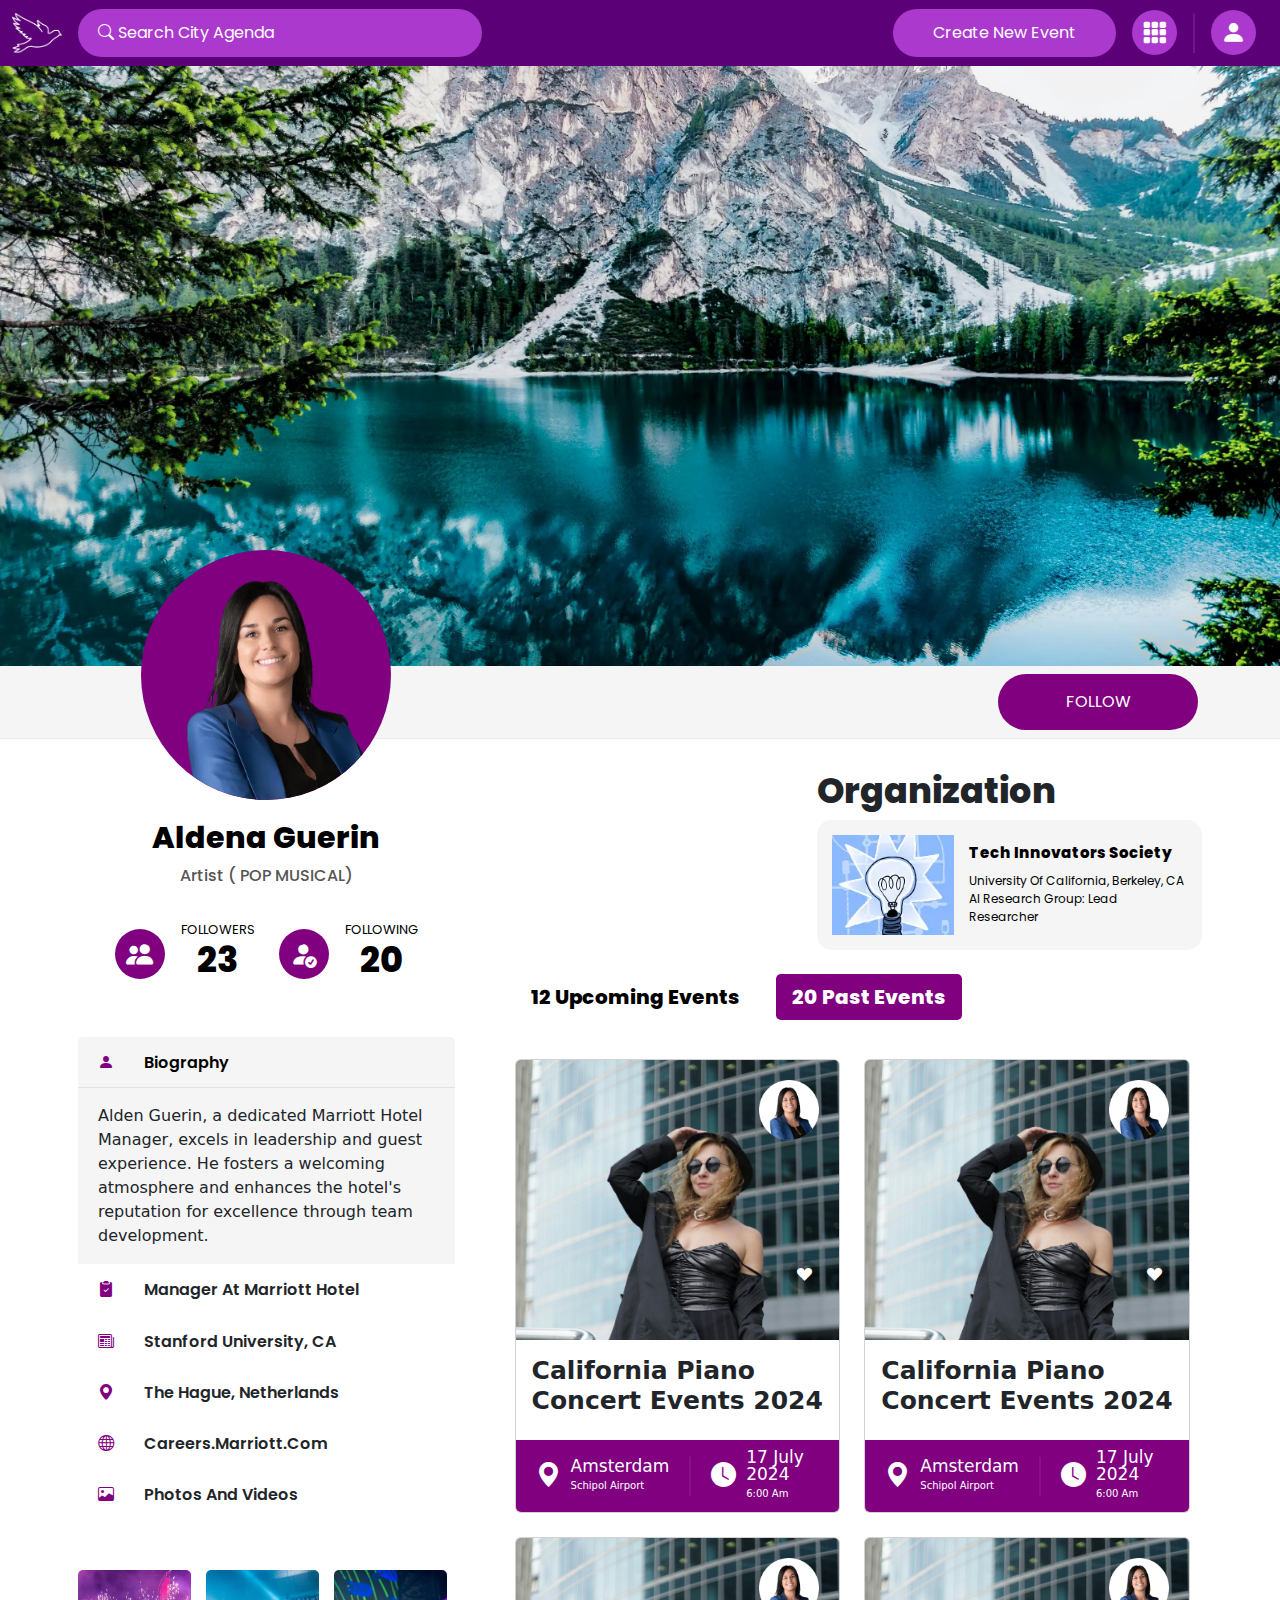
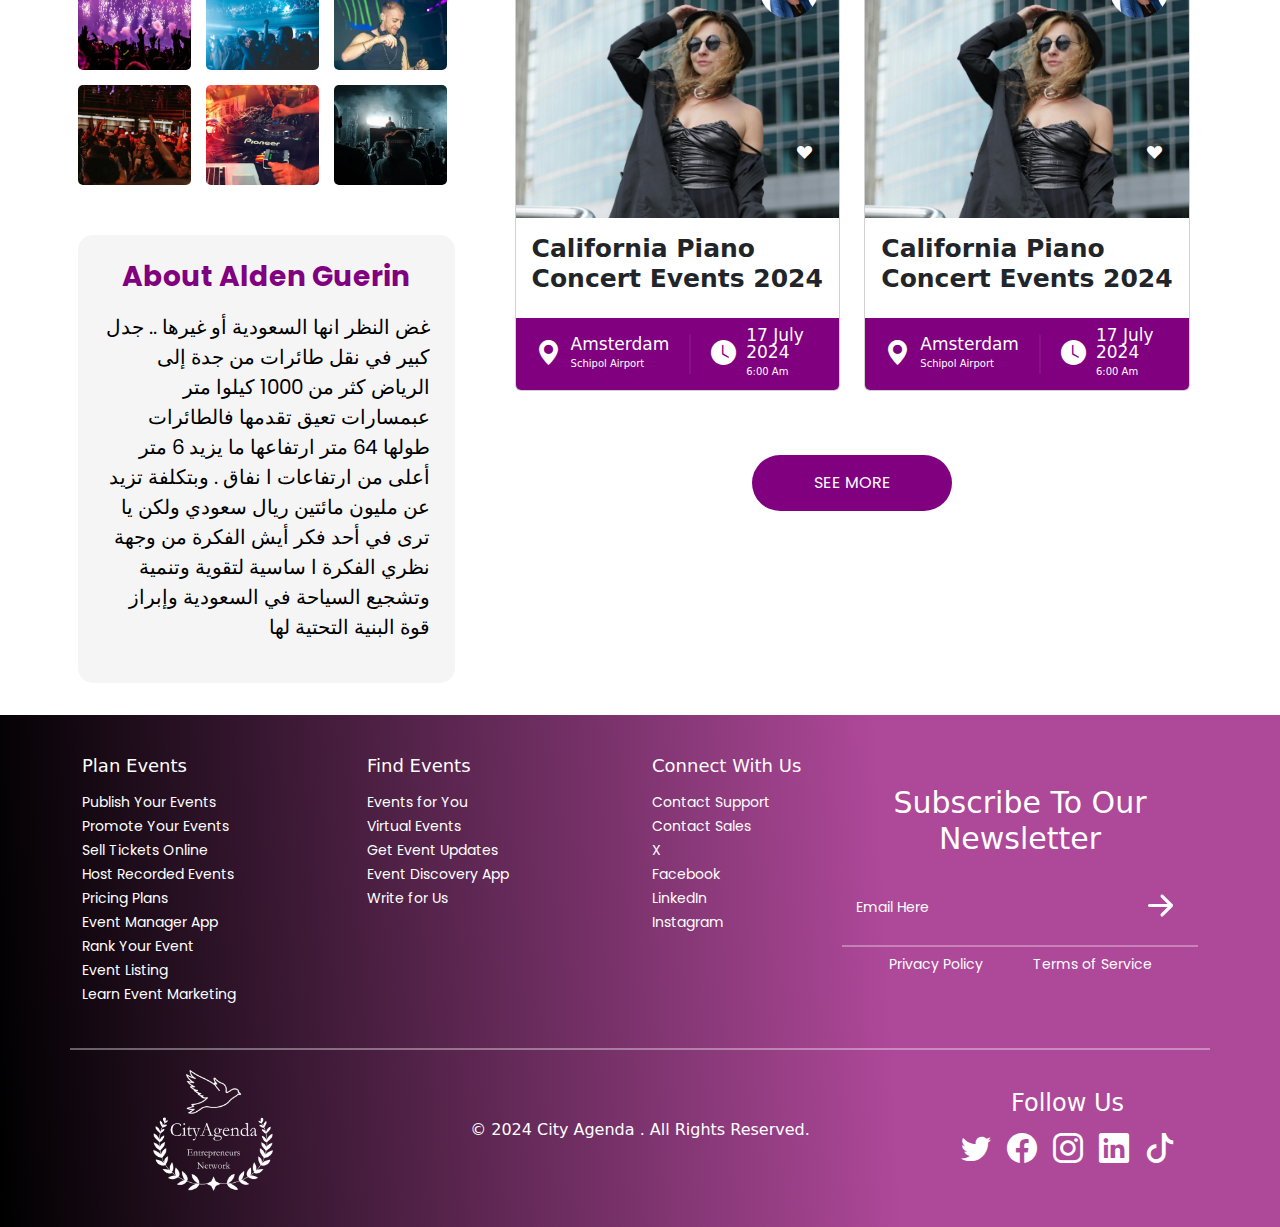
==== commit 77bbddd9: "done with the images responsive for mobile" ====
--- a/index.html
+++ b/index.html
@@ -227,7 +227,7 @@
                                     <div class="card" style="width: 100%;">
                                         <img class="user-id" src="img/user-img.png">
                                         <i class="bi bi-suit-heart-fill heartIcon"></i>
-                                        <img src="img/image-1.png" alt="image-1">
+                                        <img src="img/image-1.png" class="cardImg" alt="image-1">
                                         <div class="card-body">
                                         <h3>California Piano Concert Events 2024</h3>
                                         </div>
@@ -254,7 +254,7 @@
                                     <div class="card" style="width: 100%;">
                                         <img class="user-id" src="img/user-img.png">
                                         <i class="bi bi-suit-heart-fill heartIcon"></i>
-                                        <img src="img/image-1.png" alt="image-1">
+                                        <img src="img/image-1.png" class="cardImg" alt="image-1">
                                         <div class="card-body">
                                         <h3>California Piano Concert Events 2024</h3>
                                         </div>
@@ -281,7 +281,7 @@
                                     <div class="card" style="width: 100%;">
                                         <img class="user-id" src="img/user-img.png">
                                         <i class="bi bi-suit-heart-fill heartIcon"></i>
-                                        <img src="img/image-1.png" alt="image-1">
+                                        <img src="img/image-1.png" class="cardImg" alt="image-1">
                                         <div class="card-body">
                                         <h3>California Piano Concert Events 2024</h3>
                                         </div>
@@ -308,7 +308,7 @@
                                     <div class="card" style="width: 100%;">
                                         <img class="user-id" src="img/user-img.png">
                                         <i class="bi bi-suit-heart-fill heartIcon"></i>
-                                        <img src="img/image-1.png" alt="image-1">
+                                        <img src="img/image-1.png" class="cardImg" alt="image-1">
                                         <div class="card-body">
                                         <h3>California Piano Concert Events 2024</h3>
                                         </div>
@@ -339,7 +339,7 @@
                                     <div class="card" style="width: 100%;">
                                         <img class="user-id" src="img/user-img.png">
                                         <i class="bi bi-suit-heart-fill heartIcon"></i>
-                                        <img src="img/image-1.png" alt="image-1">
+                                        <img src="img/image-1.png" class="cardImg" alt="image-1">
                                         <div class="card-body">
                                           <h3>California Piano Concert Events 2024</h3>
                                         </div>
@@ -366,7 +366,7 @@
                                     <div class="card" style="width: 100%;">
                                         <img class="user-id" src="img/user-img.png">
                                         <i class="bi bi-suit-heart-fill heartIcon"></i>
-                                        <img src="img/image-1.png" alt="image-1">
+                                        <img src="img/image-1.png" class="cardImg" alt="image-1">
                                         <div class="card-body">
                                           <h3>California Piano Concert Events 2024</h3>
                                         </div>
@@ -393,7 +393,7 @@
                                     <div class="card" style="width: 100%;">
                                         <img class="user-id" src="img/user-img.png">
                                         <i class="bi bi-suit-heart-fill heartIcon"></i>
-                                        <img src="img/image-1.png" alt="image-1">
+                                        <img src="img/image-1.png" class="cardImg" alt="image-1">
                                         <div class="card-body">
                                           <h3>California Piano Concert Events 2024</h3>
                                         </div>
@@ -420,7 +420,7 @@
                                     <div class="card" style="width: 100%;">
                                         <img class="user-id" src="img/user-img.png">
                                         <i class="bi bi-suit-heart-fill heartIcon"></i>
-                                        <img src="img/image-1.png" alt="image-1">
+                                        <img src="img/image-1.png" class="cardImg" alt="image-1">
                                         <div class="card-body">
                                           <h3>California Piano Concert Events 2024</h3>
                                         </div>
--- a/css/styles.css
+++ b/css/styles.css
@@ -1,6 +1,13 @@
+label, input, a, b{
+    font-family: 'Poppins'!important;
+}
+
+
+
+
 
 .main-nav{
-    background-color: #5C0077!important;
+    background-color: #5c0077!important;
 }
 
 .navbar-brand img {
@@ -13,7 +20,7 @@
 
 
 .nav-form-search{
-    background-color: #AB39CD;
+    background-color: #ab39cd;
     border-radius: 50px;
     padding:12px 40px !important;
     padding-left: 20px!important;
@@ -39,7 +46,7 @@
 }
 
 .new-event{
-    background-color: #AB39CD;
+    background-color: #ab39cd;
     padding:12px 40px!important;
     border-radius: 50px;
     border:0px;
@@ -50,13 +57,19 @@
 .nav-action i{
     height:45px;
     width: 45px;
-    background-color: #AB39CD;
+    background-color: #ab39cd;
     color:#fff;
     display: flex;
     justify-content: center;
     align-items: center;
     border-radius: 50px;
     font-size: 25px;
+}
+
+.followBtn{
+    background-color: #800080!important;
+    color:#fff!important;
+    padding:15px;
 }
 
 
@@ -99,7 +112,7 @@
     padding:15px;
     border-radius: 50px;
     width: 200px;
-    background-color: #741774;
+    background-color: #800080;
 }
 
 .linkBtn button{
@@ -119,7 +132,7 @@
 .followSec i{
     width: 50px;
     height: 50px;
-    background-color: #5C0077;
+    background-color: #800080;
     color:#fff;
     border-radius: 50px;
     display: flex;
@@ -161,7 +174,7 @@
     margin-bottom:20px;
     width: 250px;
     height: 250px;
-    background-color: #5C0077;
+    background-color: #800080;
     border-radius: 50%;
     object-fit: cover;
 }
@@ -205,7 +218,7 @@
 }
 
 .aboutSection .accordion-button i {
-    color:#5C0077;
+    color:#800080;
 }
 
 .aboutSection .accordion-button:not(.collapsed){
@@ -255,7 +268,7 @@
 
 
 .propDetailCard h3{
-    color:#5C0077;
+    color:#800080;
     font-family: 'Poppins';
     font-weight: 700;
     text-align: center;
@@ -320,7 +333,7 @@
 
 .tabSection .nav-link:hover{
     color:#fff!important;
-    background-color: #5C0077!important;
+    background-color: #800080!important;
     border: none;
 }
 
@@ -332,7 +345,7 @@
 
 .tabSection .nav-link.active{
     color:#fff!important;
-    background-color: #5C0077!important;
+    background-color: #800080!important;
     border: none;
     border-radius: 5px!important;
 }
@@ -357,6 +370,12 @@
     position: relative;
     overflow: hidden;
     border-radius: 20px;
+}
+
+.card .cardImg{
+    width: 100%;
+    height: 280px;
+    object-fit: cover;
 }
 
 .user-id{
@@ -379,7 +398,7 @@
     font-size: 15px!important;
     color:#fff!important;
     position: absolute!important;
-    top:270px!important;
+    top:200px!important;
     right: 20px!important;
 }
 
@@ -393,7 +412,7 @@
 }
 
 .card-bottom{
-    background-color: #741774;
+    background-color: #800080;
     display:flex;
     padding:0px 20px;
     gap:20px;
@@ -532,7 +551,7 @@
     font-size: 30px;
     font-weight: 700;
     font-family: 'Poppins';
-    color:#5C0077;
+    color:#800080;
     margin: 0;
 }
 
@@ -606,9 +625,13 @@
     padding:15px;
     border-radius: 15px;
     justify-content: space-between;
-}
-
-
+    align-items: center;
+    width: 70%;
+}
+
+.user-profile ul li::after{
+    display:none;
+}
 
 .user-profile{
     display:flex;
@@ -664,6 +687,7 @@
 
 .date-location{
     display: flex;
+    align-items: flex-start;
     gap:20px;
     width: 100%;
 }
@@ -682,7 +706,7 @@
 .dl-sec h3{
     font-size: 25px;
     font-weight: 700;
-    color:#741774;
+    color:#800080;
 }
 
 .dl-sec p{
@@ -718,6 +742,15 @@
 }
 
 
+
+.tagTitle{
+    margin: 0;
+    font-size: 35px;
+    font-size: 'Poppins';
+    color:#000;
+}
+
+
 .tag-section{
     display:flex;
     flex-wrap: wrap;
@@ -735,12 +768,12 @@
 
 .icon-controls i {
     font-size: 30px;
-    color:#741774;
+    color:#800080;
     padding:10px;
     border-radius: 50px;
     height: 55px;
     width: 55px;
-    border:1px solid #741774;
+    border:1px solid #800080;
     transition: .4s;
     background-color: transparent;
     display:flex;
@@ -749,8 +782,8 @@
 }
 
 .icon-controls i:hover{
-    background-color: #741774;
-    border-color: #741774;
+    background-color: #800080;
+    border-color: #800080;
     color:#fff;
 }
 
@@ -770,7 +803,7 @@
 
 .free-tickets h3{
     text-align: center;
-    color:#741774;
+    color:#800080;
     font-size: 35px;
 }
 
@@ -797,26 +830,27 @@
     display: flex;
     gap:5px;
     font-size: 15px;
-    color:#741774;
+    color:#800080;
     align-items: center;
 }
 
 .counterSec i{
     width: 20px;
     height: 20px;
+    cursor: pointer;
 }
 
 .counterSec i::before, .counterSec span{
     font-size: 16px!important;
     font-weight: 500;
-    color:#741774;
+    color:#800080;
 }
 
 
 
 .newTags .tag-items{
     font-size: 15px;
-    color:#741774;
+    color:#800080;
     width: auto!important;
     padding:15px;
     background-color: #EEEEEE;
@@ -835,7 +869,7 @@
 }
 
 .highLightCard h2{
-    color: #741774;
+    color: #800080;
     text-align: center;
 }
 
@@ -845,7 +879,7 @@
     display: flex;
     flex-direction: column;
     justify-content: center;
-    gap:10px;
+    gap:15px;
 }
 
 
@@ -855,9 +889,15 @@
     align-items: center;
 }
 
+.highLightItem img{
+    width: 30px;
+    height: 30px;
+    object-fit: contain;
+}
+
 
 .highLightItem i {
-    color:#5C0077;
+    color:#800080;
     font-size: 20px;
 }
 
@@ -871,7 +911,7 @@
 
 .getTckBtn{
     padding:15px;
-    background-color: #741774;
+    background-color: #800080;
     color:#fff;
 }
 
@@ -882,7 +922,7 @@
     color:#000;
     font-family: 'Poppins';
     font-weight: 800;
-    font-size: 40px;
+    font-size: 30px;
 }
 
 
@@ -899,7 +939,7 @@
     display: flex;
     align-items: center;
     justify-content: center;
-    background-color: #5C0077;
+    background-color: #800080;
 }
 
 
@@ -908,7 +948,7 @@
     font-family: 'Poppins';
     font-weight: 800;
     margin: 0;
-    font-size: 30px;
+    font-size: 20px;
     text-align: center;
 }
 
@@ -926,14 +966,14 @@
 
 
 .cardDetails h3{
-    font-size: 25px;
+    font-size: 20px;
     font-family: 'Poppins';
     font-weight: 600;
     color:#000;
 }
 
 .cardDetails p{
-    font-size: 18px;
+    font-size: 15px;
     font-family: 'Poppins';
     font-weight: 400;
     color:#000;
@@ -1289,6 +1329,218 @@
 }
 
 
+
+
+/* Modal Event */
+
+
+#congratsModal .modal-dialog{
+    width: 100%!important;
+    max-width: 500px!important;
+}
+
+
+.modal-dialog{
+    max-width: 1000px!important;
+    width: 100%!important;
+    height: 100vh;
+    margin: 0 auto!important;
+    display: flex;
+    align-items: center;
+}
+
+
+/* #heartModal .modal-dialog,
+#emailModal .modal-dialog{
+    max-width: 700px!important;
+    width: 100%!important;
+} */
+
+
+.modal-content{
+    background-color: #fff;
+}
+
+
+.modal-details hr, .modal-content hr{
+    width: 100%;
+}
+
+.modal-details .not-you-sec div{
+    font-size: 14px;
+    text-align: left;
+    width: 100%;
+}
+
+.modal-details .not-you-sec{
+    display: flex;
+    justify-content: space-between;
+    width: 100%;
+}
+
+.modal-details .not-you-sec a {
+    text-decoration: none;
+    color: #000;
+}
+
+
+.modal-details form{
+    display: flex;
+    flex-direction: column;
+    gap:10px;
+    width: 100%;
+}
+
+.modal-details form .fullname{
+    display: flex;
+    gap:10px;
+}
+
+.modal-details form label{
+    font-size: 13px;
+    font-family: 'General Sans';
+}
+
+.modal-details form .fullname label{
+    display: flex;
+    flex-direction: column;
+    gap:10px;
+    width: 100%;
+    
+}
+
+
+.modal-details form .email-input{
+    display: flex;
+    flex-direction: column;
+    gap:10px;
+    width: 100%;
+}
+
+.modal-details form input{
+    background-color:#F9F9F9 ;
+    padding:15px;
+    font-size: 14px;
+    border: 0;
+    border-radius: 5px;
+}
+
+.modal-details form .checkbox-input{
+    display: flex;
+    align-items: center;
+    gap:5px;
+    font-size: 12px;
+    color:#000;
+}
+
+.modal-details form p{
+    font-size: 14px;
+    color:#000;
+}
+
+
+
+
+
+.order-col{
+    display: flex;
+    flex-direction: column;
+    justify-content: space-between;
+}
+
+
+
+
+.order-col img{
+    width: 100%;
+    height: 200px;
+    object-fit: cover;
+    border-radius: 0;
+}
+
+.oder-details {
+    display: flex;
+    flex-direction: column;
+    gap:10px;
+}
+
+.oder-details p{
+    font-size: 15px!important;
+}
+
+
+.order-sum{
+    padding:20px;
+    background-color: #F8F7FA;
+    display: flex;
+    flex-direction: column;
+    justify-content: space-between;
+    min-height: auto;
+    height: 100%;
+}
+
+.sum-detail, .sum-total{
+    display: flex;
+    justify-content: space-between;
+}
+
+.sum-total{
+    margin-top: 100px;
+    padding-top: 20px;
+    border-top:1px solid #000;
+}
+
+
+
+.date-location{
+    display: flex;
+    gap:20px;
+    width: 100%;
+}
+
+.dl-sec{
+    display: flex;
+    flex-direction: column;
+    gap:10px;
+    padding:20px;
+    background-color: #F9F9F9;
+    border-radius: 15px;
+    width: 50%;
+}
+
+.dl-sec h3{
+    font-size: 25px;
+    font-weight: 700;
+    color:#741774;
+}
+
+.dl-sec p{
+    font-size: 18px;
+    font-weight: 600;
+    color:#000;
+    display: flex;
+    gap:10px;
+}
+
+
+
+.credit-debit{
+    padding:20px;
+    border-radius: 15px;
+    background-color: #F9F9F9;
+}
+
+.credit-debit label input{
+    background-color: #fff;
+
+}
+
+
+
+/* END Modal Event */
+
+
+
 .socialImg{
     width: 100%;
     display: flex;
@@ -1315,6 +1567,299 @@
 
 
 
+/* Emsterdam Page */
+
+
+.bannerInner{
+    background-image: url('../img/newImg33.webp');
+    background-position: center center;
+    background-repeat: repeat-x;
+    background-size: contain;
+    height: 500px;
+    display:flex;
+    justify-content: center;
+    align-items: center;
+}
+
+.bannerInnerContent{
+    display:flex;
+    justify-content: center;
+    align-items: center;
+}
+
+.bannerInnerContent h1{
+    font-size: 65px;
+    font-weight: 800;
+    color:#FFD700;
+}
+
+
+.dropdown-toggle{
+    width:200px!important;
+    background-color: #fff!important;
+    border-radius: 5px!important;
+    color:#868686!important;
+    padding:15px 20px!important;
+    text-align: left!important;
+    position: relative;
+    border: 0px!important;
+    box-shadow: 0px 0px 5px #0000004d;
+}
+
+.dropdown-toggle::after{
+    right:20px!important;
+    top:25px!important;
+    position: absolute;
+    border-top: .4em solid!important;
+    border-right: .6em solid transparent!important;
+    border-bottom: 0!important;
+    border-left: .5em solid transparent!important;
+}
+
+.dropdown h4{
+    font-size: 18px;
+    font-family: 'Poppins';
+    color:#741774;
+}
+
+.filterTitle h2{
+    margin:20px 0px;
+    font-family: 'Poppins';
+    font-size: 45px;
+    color:#000;
+    font-weight: 800;
+}
+
+.filterTitle, .btnSection{
+    flex: auto;
+}
+
+.btnSection{
+    display: flex;
+    justify-content: flex-end;
+    align-items: center;
+}
+
+
+.getUpdateBtn{
+    width:280px;
+    border-radius: 50px;
+    text-decoration: none;
+    color:#000;
+    padding:15px 20px;
+    gap:15px;
+    display: flex;
+    background-color: #DCDCDC;
+}
+
+.getUpdateBtn button{
+    border: none;
+    background-color: transparent;
+    text-align: center;
+    color:#000;
+    font-family: 'Poppins';
+}
+
+.mapSection h2{
+    text-align: center;
+    font-size: 45px;
+    color:#000;
+    font-family: 'Poppins';
+    font-weight: 800;
+}
+
+.orgPerCard{
+    border-radius: 25px;
+    background-color: #F5F5F5;
+    flex:auto;
+    height: 320px;
+}
+
+.orgPerCard img{
+    width: 120px;
+    height: 120px;
+    border-radius: 50%;
+    object-fit: cover;
+}
+
+.orgPerCard h3{
+    text-align: center;
+    font-size: 25px;
+    font-family: 'Poppins';
+    font-weight: 800;
+    margin: 0;
+}
+
+.orgPerCard p{
+    text-align: center;
+    font-size: 17px;
+    font-family: 'Poppins';
+    font-weight: 400;
+    margin: 0;
+}
+
+.orgPerCard a{
+    text-align: center;
+    padding: 10px 15px;
+    width:100%;
+    background-color: #741774;
+    color:#fff;
+    text-decoration: none;
+    font-family: 'Poppins';
+    font-weight: 600;
+    border-radius: 50px;
+}
+
+
+.orgInnerSec h2{
+    text-align: left;
+    font-size: 45px;
+    font-family: 'Poppins';
+    font-weight: 800;
+    margin: 0;
+    margin-bottom:20px;
+}
+
+
+/* End Emsterdam Page */
+
+
+
+
+
+
+
+
+/* Search Section */
+
+
+
+.searchSec{
+    padding:60px 20px;
+}
+
+.searchForm{
+    background-color: #f2f2f2;
+    padding:20px;
+    border-radius: 10px;
+}
+
+
+.inputField {
+    flex:auto;
+    width: 85%;
+    padding:13px 20px;
+    border-radius: 50px;
+    background-color: #fff;
+    color:#e7e7e7;
+}
+
+.inputField.Btn{
+    width: 15%;
+    flex:auto;
+    color: #fff;
+    background-color: #5c0077;
+}
+
+.inputField input {
+    width: 100%;
+    border: 0;
+    background-color: transparent;
+    outline: none;
+}
+
+
+.inputField.Btn input {
+    width: 100%;
+    border: 0;
+    background-color: transparent;
+    outline: none;
+    color: #fff;
+}
+
+
+
+.searchSec form .dropdown-section {
+    margin-top: 20px;
+}
+
+
+.searchSec form .dropdown-section .filter_dp{
+    width: 20%;
+}
+
+.searchSec form .dropdown-section .filter_dp select, .sort-dropdown select{
+    outline: none;
+    font-family: 'Poppins'!important;
+    font-size: 13px!important;
+    padding: 15px!important;
+}
+
+
+.searchSec form .dropdown-section label {
+    font-weight: bold;
+    color: #6C2A7A; /* Purple */
+    font-size: 14px;
+}
+.searchSec form .dropdown-section .dropdown {
+    width: 100%;
+    max-width: 200px;
+    margin: 10px 0;
+}
+
+
+.searchSec form .sort-dropdown {
+    margin-left: auto;
+    width: 25%;
+}
+
+.searchSec form .form-select {
+    box-shadow: 0px 4px 6px rgba(0, 0, 0, 0.1);
+}
+
+
+
+
+
+.resultSec .nav-tabs{
+    border: none!important;
+}
+
+
+.resultSec .nav-tabs .nav-link {
+    border-radius: 5px;
+    color: #6C2A7A!important; /* Purple text color */
+    font-weight: bold;
+    transition: all 0.3s ease;
+    width: 150px;
+    box-shadow: 0px 0px 5px #0000004b;
+}
+
+.resultSec .nav-tabs .nav-link.active {
+    color: white!important;
+    background-color: #6C2A7A; /* Purple background */
+}
+
+.resultSec .tab-content {
+    padding:0px;
+    border: none!important; /* Align with tabs */
+}
+
+
+/* END Search Section */
+
+
+
+
+
+
+
+
+
+
+
+
+
 
 
 
--- a/css/responsive.css
+++ b/css/responsive.css
@@ -5,6 +5,10 @@
         width: 100%;
     }
 
+    .navbar-toggler{
+        color:#fff!important;
+    }
+
 
     .desktop{
         display: none;
@@ -24,7 +28,7 @@
     }
 
     .heartIcon{
-        top:120px!important;
+        top:160px!important;
     }
 
 
@@ -136,4 +140,98 @@
         width: 100%;
     }
 
+
+    .bannerInner{
+        height: 300px;
+    }
+
+    .bannerInnerContent h1{
+        font-size: 50px;
+    }
+
+    .btnSection{
+        justify-content: flex-start;
+    }
+
+    .orgInnerSec h2, 
+    .mapSection h2,
+    .filterTitle h2,
+    .bannerInnerContent h1{
+        font-size: 35px;
+    }
+
+
+    .fullname{
+        flex-direction: column;
+    }
+
+
+
+    .inputField{
+        width: 70%;
+    }
+    
+
+}
+
+
+@media screen and (max-width:500px){
+    .bannerInner{
+        height: 250px;
+        background-size: cover;
+    }
+
+    .inputField, .inputField.Btn{
+        width: 100%;
+    }
+
+
+    .dropdown-toggle{
+        width: 100%!important;
+    }
+
+    .modal-content{
+        width: 95%!important;
+        margin: auto;
+    }
+
+    .modal-dialog{
+        height: 90vh!important;
+    }
+
+    .place-oder{
+        width: 100%!important;
+    }
+
+
+    .filter_dp, .sort-dropdown,
+    .resultSec .nav-tabs .nav-link{
+        width: 100%!important;
+    }
+
+    .resultSec .nav-tabs .nav-link{
+        padding:10px 13px;
+    }
+
+    .heartIcon{
+        top: 130px!important;
+    }
+
+    .card-bottom div p{
+        font-size: 11px;
+    }
+
+    .card-body h3{
+        font-size: 17px;
+    }
+
+    .user-id{
+        width: 40px!important;
+        height:40px!important;
+    }
+
+    .card .cardImg{
+        height: 180px!important;
+    }
+    
 }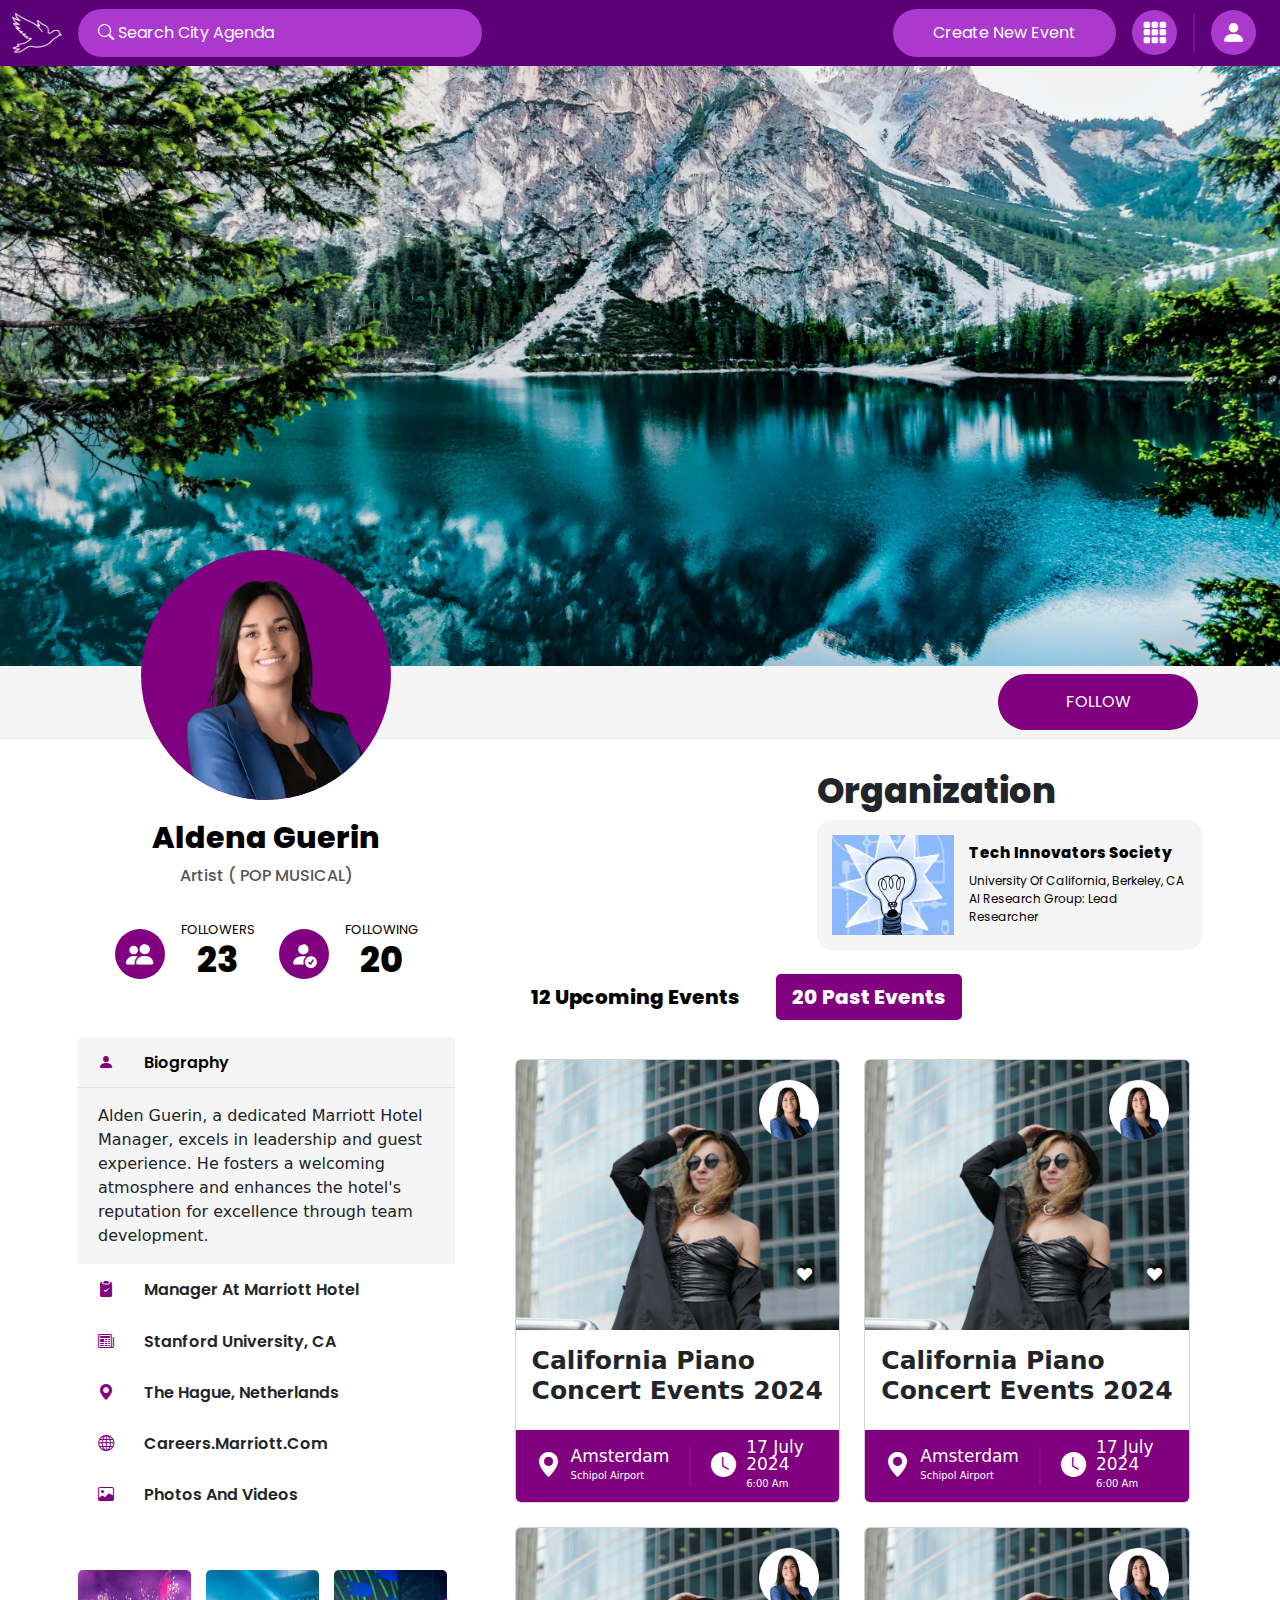
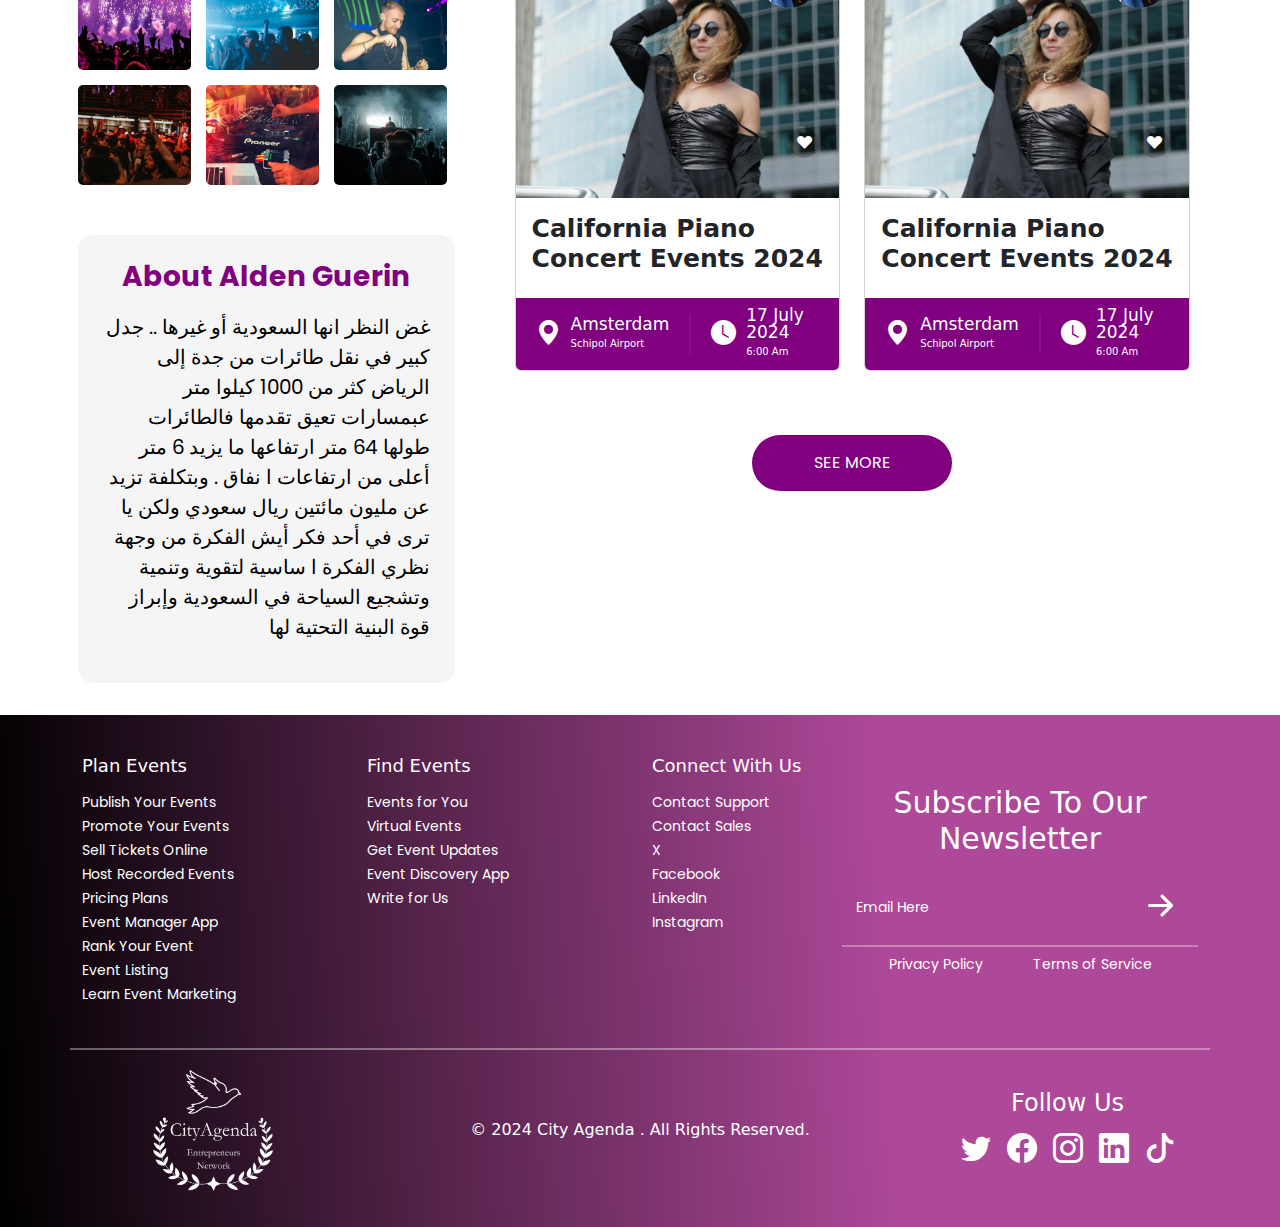
==== commit 63638de7: "done with integration of the style for the new tamplete" ====
--- a/index.html
+++ b/index.html
@@ -19,7 +19,7 @@
     <nav class="navbar navbar-expand-lg main-nav container-fluid">
         <div class="w-100 justify-content-center">
             <div class="row w-100 align-items-center justify-content-end justify-content-sm-between">
-                <div class="col-md-7 ps-4 col-sm-10 d-flex align-items-center justify-content-between justify-content-sm-start">
+                <div class="col-md-7 ps-4 col-sm-10 d-flex align-items-center  justify-content-sm-start">
                     <!-- Logo -->
                     <a class="navbar-brand" href="#">
                         <img src="img/Logo.png" alt="Logo">
@@ -32,16 +32,15 @@
                 </div>
                 <!-- Toggler Button for Mobile -->
                 <div class="col-2 d-lg-none d-flex justify-content-end mt-0 mt-lg-0">
-                    <button class="navbar-toggler p-2" type="button" data-bs-toggle="collapse" data-bs-target="#navbarNavAltMarkup" aria-controls="navbarNavAltMarkup" aria-expanded="false" aria-label="Toggle navigation">
+                    <button class="navbar-toggler p-2" type="button" onclick="toggleSidebar()">
                         <span class="navbar-toggler-icon"></span>
                     </button>
                 </div>
                 <!-- Navbar Links -->
                 <div class="col-md-5 col-sm-12 collapse navbar-collapse justify-content-end" id="navbarNavAltMarkup">
                     <div class="d-flex gap-3 align-items-center nav-control justify-content-lg-end justify-content-between pt-lg-0 pb-lg-0 pt-sm-3 pb-sm-3 p-0">
-                        <a href="#"><button class="new-event" >Create New Event</button></a>
+                        <a href="create-new-event-page.html"><button class="new-event">Create New Event</button></a>
                         <div class="nav-action d-flex gap-3 align-items-center">
-                            <!-- <i class="bi bi-people-fill"></i> -->
                             <i class="bi bi-grid-3x3-gap-fill"></i>
                             <hr class="d-none d-sm-block">
                             <i class="bi bi-person-fill"></i>
--- a/css/styles.css
+++ b/css/styles.css
@@ -374,7 +374,7 @@
 
 .card .cardImg{
     width: 100%;
-    height: 280px;
+    height: 270px!important;
     object-fit: cover;
 }
 
--- a/css/responsive.css
+++ b/css/responsive.css
@@ -213,6 +213,10 @@
         padding:10px 13px;
     }
 
+    .card .cardImg{
+        height: 180px!important;
+    }
+
     .heartIcon{
         top: 130px!important;
     }
@@ -223,15 +227,15 @@
 
     .card-body h3{
         font-size: 17px;
+    }
+
+    .nav-form-search{
+        width: 60%!important;
     }
 
     .user-id{
         width: 40px!important;
         height:40px!important;
     }
-
-    .card .cardImg{
-        height: 180px!important;
-    }
     
 }